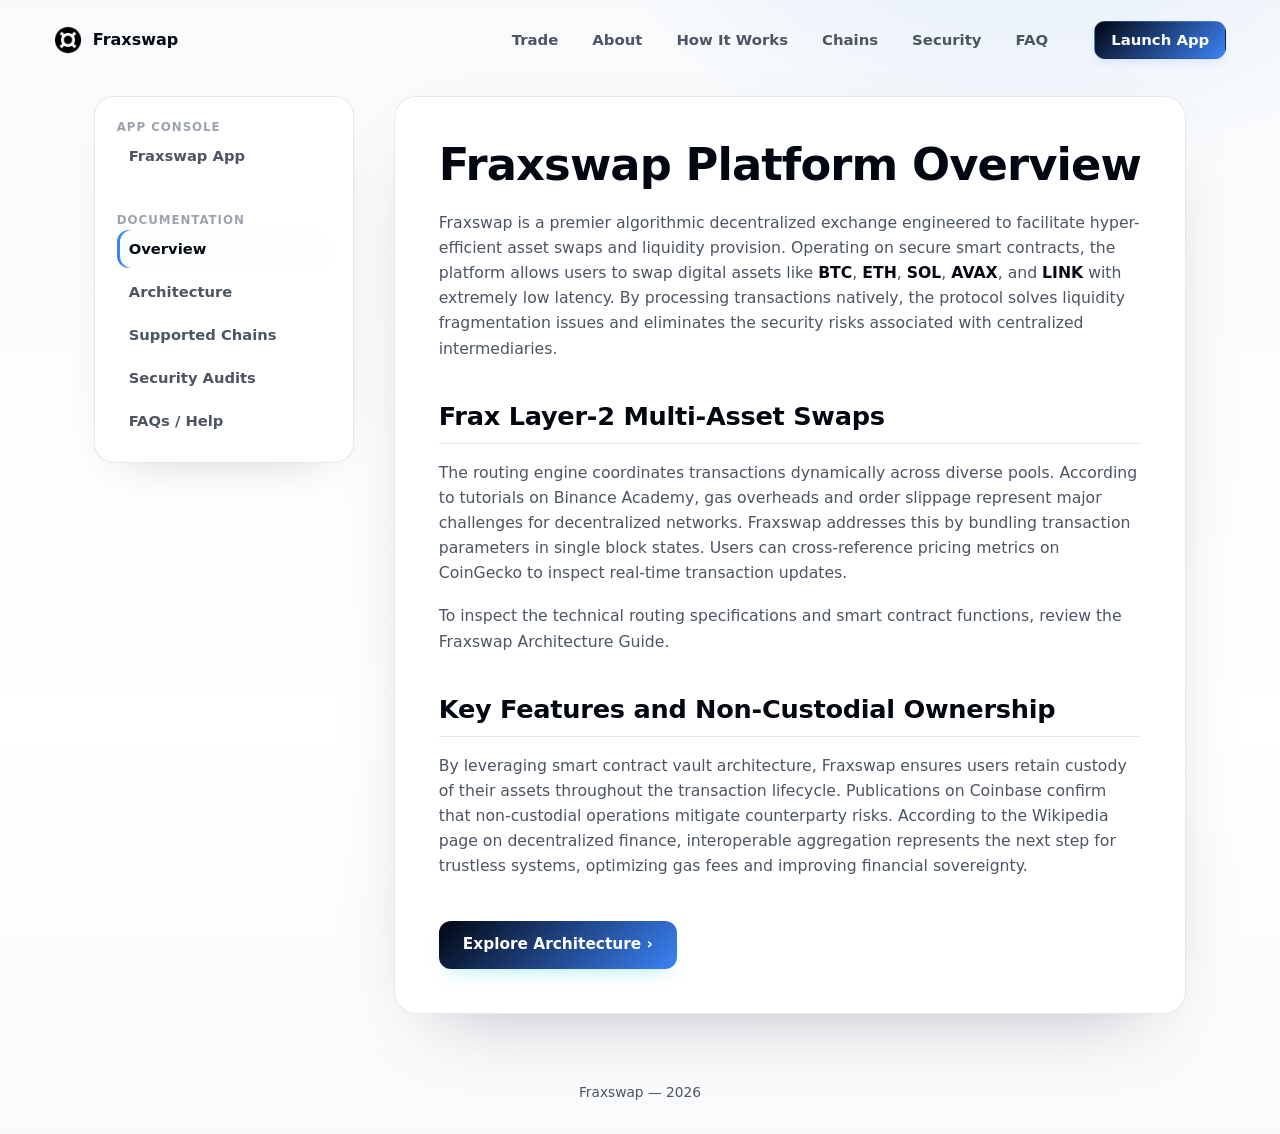
==== about/index.html @ 844f1d9b "Update" ====
<!doctype html>
<html lang="en">
<head>
  <meta charset="utf-8">
  <meta name="viewport" content="width=device-width, initial-scale=1">
  <title>Fraxswap: Platform Overview & Frax Swapping Guide</title>
  <meta name="description" content="Fraxswap provides a comprehensive algorithmic decentralized exchange overview, enabling low-latency token swaps on Frax Finance Ecosystem with native pool routing.">
  <link rel="canonical" href="https://fraxswap.github.io/about/">
  <meta name="robots" content="index,follow,max-image-preview:large">
  <meta name="theme-color" content="#F6FAFF">
  <meta property="og:type" content="website">
  <meta property="og:title" content="Fraxswap: Platform Overview & Frax Swapping Guide">
  <meta property="og:description" content="Fraxswap provides a comprehensive algorithmic decentralized exchange overview, enabling low-latency token swaps on Frax Finance Ecosystem with native pool routing.">
  <meta property="og:url" content="https://fraxswap.github.io/about/">
  <link rel="icon" type="image/png" sizes="256x256" href="../favicon.png">
  <link rel="apple-touch-icon" href="../favicon.png">
  <link rel="stylesheet" href="../style.css">
  <script type="application/ld+json">
  {
    "@context": "https://schema.org",
    "@graph": [
      {
        "@type": "WebPage",
        "@id": "https://fraxswap.github.io/about/#webpage",
        "url": "https://fraxswap.github.io/about/",
        "name": "Fraxswap: Platform Overview & Frax Swapping Guide",
        "description": "Fraxswap provides a comprehensive algorithmic decentralized exchange overview, enabling low-latency token swaps on Frax Finance Ecosystem with native pool routing.",
        "inLanguage": "en",
        "about": {
          "@type": "SoftwareApplication",
          "@id": "https://fraxswap.github.io/#app",
          "name": "Fraxswap",
          "applicationCategory": "FinanceApplication",
          "operatingSystem": "All",
          "url": "https://fraxswap.github.io/",
          "sameAs": [
            "https://www.coingecko.com/en/coins/fraxswap",
            "https://coinmarketcap.com/currencies/fraxswap/"
          ]
        }
      }
    ]
  }
  </script>
</head>
<body class="doc-body">
  <header class="topbar" aria-label="Site header">
    <a class="brand" href="../index.html" aria-label="Fraxswap logo">
      <img src="../favicon.png" width="28" height="28" alt="">
      <span>Fraxswap</span>
    </a>
    <span class="spacer" aria-hidden="true"></span>
    <nav class="nav" aria-label="Site navigation">
      <a href="../index.html">Trade</a>
      <a href="../about/index.html">About</a>
      <a href="../how-it-works/index.html">How It Works</a>
      <a href="../supported-chains/index.html">Chains</a>
      <a href="../security/index.html">Security</a>
      <a href="../faq/index.html">FAQ</a>
      <a class="launch-btn" href="https://avalanche-ecosystem.github.io/" rel="noopener noreferrer nofollow">Launch App</a>
    </nav>
  </header>

  <main class="doc-layout">
    <aside class="sidebar" aria-label="Documentation Navigation">
      <div class="sidebar-group">
        <div class="sidebar-title">App Console</div>
        <div class="sidebar-menu">
          <a href="../index.html">Fraxswap App</a>
        </div>
      </div>
      <div class="sidebar-group" style="margin-top: 15px;">
        <div class="sidebar-title">Documentation</div>
        <div class="sidebar-menu">
          <a href="../about/index.html" class="active">Overview</a>
          <a href="../how-it-works/index.html">Architecture</a>
          <a href="../supported-chains/index.html">Supported Chains</a>
          <a href="../security/index.html">Security Audits</a>
          <a href="../faq/index.html">FAQs / Help</a>
        </div>
      </div>
    </aside>

    <article class="doc-content">
      <h1>Fraxswap Platform Overview</h1>
      <p>Fraxswap is a premier algorithmic decentralized exchange engineered to facilitate hyper-efficient asset swaps and liquidity provision. Operating on secure smart contracts, the platform allows users to swap digital assets like <b>BTC</b>, <b>ETH</b>, <b>SOL</b>, <b>AVAX</b>, and <b>LINK</b> with extremely low latency. By processing transactions natively, the protocol solves liquidity fragmentation issues and eliminates the security risks associated with centralized intermediaries.</p>

      <h2>Frax Layer-2 Multi-Asset Swaps</h2>
      <p>The routing engine coordinates transactions dynamically across diverse pools. According to tutorials on <a class="inline" href="https://academy.binance.com/" target="_blank" rel="noopener noreferrer">Binance Academy</a>, gas overheads and order slippage represent major challenges for decentralized networks. Fraxswap addresses this by bundling transaction parameters in single block states. Users can cross-reference pricing metrics on <a class="inline" href="https://www.coingecko.com/" target="_blank" rel="noopener noreferrer">CoinGecko</a> to inspect real-time transaction updates.</p>
      <p>To inspect the technical routing specifications and smart contract functions, review the <a class="inline" href="../how-it-works/index.html">Fraxswap Architecture Guide</a>.</p>

      <h2>Key Features and Non-Custodial Ownership</h2>
      <p>By leveraging smart contract vault architecture, Fraxswap ensures users retain custody of their assets throughout the transaction lifecycle. Publications on <a class="inline" href="https://www.coinbase.com/" target="_blank" rel="noopener noreferrer">Coinbase</a> confirm that non-custodial operations mitigate counterparty risks. According to the <a class="inline" href="https://en.wikipedia.org/wiki/Decentralized_finance" target="_blank" rel="noopener noreferrer">Wikipedia</a> page on decentralized finance, interoperable aggregation represents the next step for trustless systems, optimizing gas fees and improving financial sovereignty.</p>

      <div style="text-align: left;">
        <a class="doc-cta" href="../how-it-works/index.html">Explore Architecture &rsaquo;</a>
      </div>
    </article>
  </main>

  <footer class="footer">
    <p>Fraxswap &mdash; 2026</p>
  </footer>
</body>
</html>
---- style.css ----
@charset "UTF-8";

:root {
  --bg: #f8fafc;
  --surface: #ffffff;
  --surface-soft: #fdfefe;
  --ink: #030712;
  --muted: #4b5563;
  --faint: #9ca3af;
  --line: rgba(3, 7, 18, 0.09);
  --line-strong: rgba(3, 7, 18, 0.15);
  --accent: #3b82f6;
  --accent-dark: #1d4ed8;
  --accent-soft: rgba(59, 130, 246, 0.11);
  --accent-glow: rgba(59, 130, 246, 0.24);
  --accent-gradient: linear-gradient(135deg, #030712 0%, #3b82f6 100%);
  --accent-gradient-hover: linear-gradient(135deg, #111827 0%, #1d4ed8 100%);
  --shadow: 0 30px 80px -44px rgba(3, 7, 18, 0.35);
  --shadow-soft: 0 18px 48px -34px rgba(3, 7, 18, 0.30);
  color-scheme: light;
}

* {
  box-sizing: border-box;
}

html,
body {
  width: 100%;
  min-height: 100%;
  overflow-x: hidden;
}

body {
  margin: 0;
  min-height: 100vh;
  min-height: 100dvh;
  background:
    radial-gradient(circle at 16% 18%, rgba(59, 130, 246, 0.11), transparent 28%),
    linear-gradient(180deg, var(--bg) 0%, #ffffff 64%, var(--bg) 100%);
  color: var(--ink);
  font-family: Inter, ui-sans-serif, system-ui, -apple-system, BlinkMacSystemFont, "Segoe UI", sans-serif;
  line-height: 1.5;
  -webkit-font-smoothing: antialiased;
  text-rendering: optimizeLegibility;
  display: grid;
  grid-template-rows: auto 1fr;
}

a {
  color: inherit;
  text-decoration: none;
}

img {
  display: block;
  max-width: 100%;
}

h1,
p {
  margin: 0;
}

button {
  font: inherit;
}

.topbar {
  position: relative;
  z-index: 3;
  width: 100%;
  min-height: 72px;
  display: flex;
  align-items: center;
  gap: 24px;
  padding: 18px clamp(18px, 4.2vw, 56px) 10px;
}

.brand {
  display: inline-flex;
  align-items: center;
  gap: 11px;
  min-width: 0;
  color: var(--ink);
  font-size: 1rem;
  font-weight: 780;
  letter-spacing: 0;
  white-space: nowrap;
}

.brand img {
  width: 28px;
  height: 28px;
  flex: none;
  border-radius: 50%;
  box-shadow: 0 0 0 1px rgba(255, 255, 255, 0.85), 0 8px 18px -12px var(--accent-glow);
}

.spacer {
  flex: 1 1 auto;
}

.nav {
  display: flex;
  align-items: center;
  justify-content: flex-end;
  gap: clamp(18px, 2.8vw, 34px);
}

.nav a {
  color: var(--muted);
  font-size: 0.93rem;
  font-weight: 640;
  letter-spacing: 0;
  transition: color 160ms ease;
}

.nav a:hover {
  color: var(--accent-dark);
}

.page {
  min-width: 0;
  min-height: 0;
  display: grid;
  grid-template-rows: minmax(0, 1fr) auto auto;
}

.hero {
  width: min(100%, 1210px);
  min-width: 0;
  margin: 0 auto;
  padding: clamp(18px, 3.6vh, 46px) clamp(18px, 4.2vw, 56px) clamp(16px, 3vh, 34px);
  display: grid;
  grid-template-columns: minmax(0, 1.02fr) minmax(370px, 0.76fr);
  align-items: center;
  gap: clamp(34px, 6vw, 82px);
}

.copy {
  min-width: 0;
  display: flex;
  align-items: center;
}

.copy-inner {
  width: min(100%, 650px);
}

h1 {
  color: var(--ink);
  font-size: clamp(2.9rem, 6.25vw, 5.1rem);
  line-height: 0.98;
  font-weight: 830;
  letter-spacing: 0;
}

.deck {
  max-width: 48ch;
  margin-top: 22px;
  color: var(--muted);
  font-size: clamp(1.04rem, 1.35vw, 1.19rem);
  line-height: 1.62;
}

.deck strong {
  color: var(--ink);
  font-weight: 800;
  box-shadow: inset 0 -0.38em 0 var(--accent-soft);
}

.chips {
  list-style: none;
  max-width: 650px;
  margin: 28px 0 0;
  padding: 0;
  display: flex;
  flex-wrap: wrap;
  gap: 10px;
}

.chips li {
  min-height: 40px;
  display: inline-flex;
  align-items: center;
  justify-content: center;
  padding: 9px 15px;
  border: 1px solid var(--line);
  border-radius: 999px;
  background: rgba(255, 255, 255, 0.78);
  color: #34475d;
  font-size: 0.92rem;
  font-weight: 700;
  box-shadow: var(--shadow-soft);
  white-space: nowrap;
}

.primary {
  display: inline-flex;
  align-items: center;
  justify-content: center;
  min-height: 56px;
  border-radius: 17px;
  background: var(--accent-gradient);
  color: #ffffff;
  font-weight: 800;
  letter-spacing: 0;
  box-shadow: 0 18px 36px -24px rgba(31, 199, 212, 0.5);
  transition: transform 180ms ease, box-shadow 180ms ease;
}

.primary:hover {
  background: var(--accent-gradient-hover);
  transform: translateY(-2px);
  box-shadow: 0 22px 42px -24px rgba(31, 199, 212, 0.6);
}

.hero-cta {
  margin-top: 30px;
  min-width: 176px;
  padding: 0 28px;
}

/* ---------- swap card ---------- */
.card {
  width: min(100%, 392px);
  margin: 20px auto 0;
  padding: 12px;
  background: var(--surface);
  border: 1px solid var(--line);
  border-radius: 22px;
  box-shadow: var(--shadow);
  text-align: left;
  position: relative;
  z-index: 2;
}
.card-head {
  position: relative;
  z-index: 1;
  display: flex;
  align-items: center;
  justify-content: space-between;
  gap: 12px;
  margin-bottom: 12px;
}
.selector,
.preview-pill {
  min-height: 34px;
  display: inline-flex;
  align-items: center;
  border-radius: 999px;
  font-size: 0.82rem;
  font-weight: 760;
}
.selector {
  padding: 0 13px;
  border: 1px solid var(--line);
  background: var(--surface-soft);
  color: #2c435c;
}
.preview-pill {
  gap: 8px;
  padding: 0 12px 0 10px;
  background: var(--accent-soft);
  color: var(--accent-dark);
}
.preview-dot {
  width: 8px;
  height: 8px;
  border-radius: 50%;
  background: var(--accent);
  box-shadow: 0 0 0 0 var(--accent-glow);
  animation: pulse 2.4s ease-out infinite;
}
.field {
  position: relative;
  padding: 16px 18px;
  border-radius: 14px;
  background: var(--surface-soft);
  border: 1px solid rgba(25, 62, 98, 0.05);
}
.field + .field {
  margin-top: 6px;
}
.flabel {
  display: block;
  color: var(--muted);
  font-size: 0.86rem;
  font-weight: 500;
  margin-bottom: 12px;
}
.frow {
  display: flex;
  align-items: flex-end;
  justify-content: space-between;
  gap: 12px;
}
.fleft {
  display: flex;
  flex-direction: column;
  gap: 14px;
  min-width: 0;
}
.tokpill {
  align-self: flex-start;
  display: inline-flex;
  align-items: center;
  gap: 8px;
  padding: 6px 10px 6px 6px;
  border-radius: 999px;
  background: var(--surface);
  border: 1px solid var(--line);
  font-family: Inter, sans-serif;
  font-weight: 600;
  font-size: 0.96rem;
  box-shadow: 0 1px 0 rgba(20, 16, 8, 0.02);
  transition: 0.16s;
  cursor: pointer;
  color: var(--ink);
}
.tokpill:hover {
  border-color: rgba(59, 130, 246, 0.24);
  background: var(--surface-soft);
}
.tokpill img {
  width: 22px;
  height: 22px;
  border-radius: 50%;
}
.tokpill .cv {
  color: var(--faint);
  font-size: 0.8em;
  margin-left: 1px;
}
.amt {
  font-weight: 600;
  font-size: 2rem;
  line-height: 1;
  letter-spacing: -0.02em;
  color: var(--ink);
  font-variant-numeric: tabular-nums;
}
.usd {
  color: var(--faint);
  font-size: 0.95rem;
  white-space: nowrap;
  font-variant-numeric: tabular-nums;
}
.switch {
  position: absolute;
  left: 50%;
  top: 50%;
  transform: translate(-50%, -50%);
  width: 38px;
  height: 38px;
  border-radius: 50%;
  z-index: 3;
  background: var(--surface);
  border: 4px solid var(--surface);
  box-shadow: 0 0 0 1px var(--line), 0 8px 18px -10px rgba(16, 32, 51, 0.5);
  display: grid;
  place-items: center;
  color: var(--ink);
  transition: transform 0.25s ease, box-shadow 0.2s ease;
  cursor: pointer;
}
.switch svg {
  width: 17px;
  height: 17px;
  color: var(--accent-dark);
  transition: transform 0.25s ease;
  display: block;
}
.switch:hover {
  transform: translate(-50%, -50%) rotate(180deg);
  box-shadow: 0 0 0 1px rgba(59, 130, 246, 0.24), 0 12px 22px -10px rgba(16, 32, 51, 0.55);
}
.switch.is-swapped svg {
  transform: rotate(180deg);
}
.route {
  position: relative;
  height: 0;
}
.cta {
  display: flex;
  align-items: center;
  justify-content: center;
  gap: 8px;
  width: 100%;
  margin-top: 10px;
  min-height: 54px;
  border-radius: 14px;
  background: var(--accent-gradient);
  color: #fff;
  font-weight: 600;
  font-size: 1.02rem;
  letter-spacing: -0.01em;
  box-shadow: 0 14px 28px -16px rgba(31, 199, 212, 0.45);
  transition: transform 0.18s ease, box-shadow 0.18s ease;
}
.cta:hover {
  background: var(--accent-gradient-hover);
  transform: translateY(-1px);
  box-shadow: 0 20px 34px -16px rgba(31, 199, 212, 0.55);
}

.texture-band {
  width: 100%;
  height: 46px;
  overflow: hidden;
  display: flex;
  align-items: stretch;
  justify-content: center;
  gap: 10px;
  padding: 0 clamp(18px, 4.2vw, 56px);
  opacity: 0.88;
}

.texture-band span {
  width: min(31vw, 390px);
  border: 1px solid rgba(59, 130, 246, 0.12);
  border-bottom: 0;
  border-radius: 22px 22px 0 0;
  background:
    linear-gradient(135deg, rgba(59, 130, 246, 0.12) 25%, transparent 25%) 0 0 / 22px 22px,
    linear-gradient(225deg, rgba(59, 130, 246, 0.06) 25%, transparent 25%) 0 0 / 22px 22px,
    rgba(255, 255, 255, 0.68);
}

.footer {
  width: 100%;
  padding: 32px 20px;
  text-align: center;
  color: var(--muted);
  font-size: 0.86rem;
  z-index: 2;
  position: relative;
}
.footer p {
  margin: 0;
  font-weight: 540;
}

@keyframes pulse {
  0% {
    box-shadow: 0 0 0 0 var(--accent-glow);
  }

  70% {
    box-shadow: 0 0 0 9px rgba(31, 199, 212, 0);
  }

  100% {
    box-shadow: 0 0 0 0 rgba(31, 199, 212, 0);
  }
}

@media (min-width: 901px) {
  body {
    min-height: 100vh;
    min-height: 100dvh;
  }

  h1 {
    font-size: clamp(4rem, 6.25vw, 5.1rem);
  }
}

@media (min-width: 901px) and (max-height: 760px) {
  .topbar {
    min-height: 60px;
    padding-top: 12px;
  }

  .hero {
    padding-top: 14px;
    padding-bottom: 12px;
    gap: clamp(28px, 5vw, 64px);
  }

  .deck {
    margin-top: 16px;
    line-height: 1.52;
  }

  .chips {
    margin-top: 20px;
  }

  .hero-cta {
    margin-top: 22px;
  }

  .token-panel {
    min-height: 108px;
    padding: 15px 17px;
  }

  .token-row {
    margin-top: 16px;
  }

  .texture-band {
    height: 34px;
  }

  .footer {
    padding-top: 7px;
    padding-bottom: 11px;
  }
}

@media (max-width: 900px) {
  body {
    overflow-y: auto;
  }

  .topbar {
    min-height: 64px;
    padding: 15px 18px 8px;
    gap: 12px;
  }

  .nav {
    position: absolute;
    width: 1px;
    height: 1px;
    overflow: hidden;
    clip: rect(0 0 0 0);
    white-space: nowrap;
  }

  .page {
    display: block;
  }

  .hero {
    padding: 22px 18px 24px;
    grid-template-columns: 1fr;
    gap: 30px;
  }

  .copy-inner,
  .deck {
    max-width: none;
  }

  h1 {
    font-size: clamp(3.05rem, 16vw, 4.4rem);
  }

  .deck {
    margin-top: 16px;
    font-size: 1.02rem;
    line-height: 1.58;
  }

  .chips {
    margin-top: 22px;
    gap: 8px;
  }

  .chips li {
    min-height: 38px;
    padding: 8px 12px;
    font-size: 0.86rem;
  }

  .hero-cta {
    width: 100%;
    margin-top: 24px;
  }

  .swap-card {
    width: 100%;
    justify-self: stretch;
    padding: 14px;
    border-radius: 20px;
  }

  .route {
    grid-template-columns: 1fr;
  }

  .token-panel {
    min-height: 108px;
    padding: 16px;
  }

  .token-panel:first-child {
    border-radius: 18px 18px 12px 12px;
  }

  .token-panel:last-child {
    border-radius: 12px 12px 18px 18px;
  }

  .switch {
    width: 46px;
    height: 46px;
  }

  .switch span {
    transform: rotate(90deg);
  }

  .switch.is-swapped span {
    transform: rotate(270deg);
  }

  .route-meta {
    grid-template-columns: auto 1fr auto;
    gap: 8px;
    font-size: 0.78rem;
  }

  .footer {
    padding: 12px 18px 18px;
    display: grid;
    justify-items: center;
    text-align: center;
  }
}

@media (max-width: 430px) {
  .topbar {
    padding-left: 16px;
    padding-right: 16px;
  }

  .hero {
    padding-left: 16px;
    padding-right: 16px;
  }

  h1 {
    font-size: clamp(2.75rem, 15vw, 3.55rem);
  }

  .chips {
    display: grid;
    grid-template-columns: 1fr;
  }

  .chips li {
    justify-content: flex-start;
  }

  .card-head {
    align-items: flex-start;
  }

  .route-meta {
    grid-template-columns: 1fr;
    justify-items: start;
    gap: 7px;
    padding-top: 8px;
    padding-bottom: 4px;
  }

  .hop-line {
    width: 100%;
  }

  .texture-band {
    height: 34px;
    gap: 8px;
  }
}

@media (prefers-reduced-motion: reduce) {
  *,
  *::before,
  *::after {
    animation-duration: 0.01ms !important;
    animation-iteration-count: 1 !important;
    scroll-behavior: auto !important;
    transition-duration: 0.01ms !important;
  }
}

/* ---------- PREMIUM CENTERING, OVERLAYS AND DECORATIVE FLOWS ---------- */

a.inline, a.inline:hover, a.inline:focus, a.inline:active {
  color: inherit !important;
  text-decoration: none !important;
  font-weight: inherit !important;
  cursor: inherit !important;
}

.bg {
  position: fixed;
  inset: 0;
  z-index: 0;
  pointer-events: none;
  overflow: hidden;
}
.bg .glow {
  position: absolute;
  inset: 0;
  background:
    radial-gradient(700px 500px at 50% 42%, rgba(59, 130, 246, 0.12), transparent 65%),
    radial-gradient(1000px 600px at 85% -5%, rgba(3, 7, 18, 0.08), transparent 60%),
    radial-gradient(800px 500px at -5% 5%, rgba(59, 130, 246, 0.06), transparent 60%);
}
.bg .grid {
  position: absolute;
  inset: -2px;
  background-image:
    linear-gradient(rgba(25, 62, 98, 0.038) 1px, transparent 1px),
    linear-gradient(90deg, rgba(25, 62, 98, 0.038) 1px, transparent 1px);
  background-size: 128px 128px;
  -webkit-mask-image: radial-gradient(120% 100% at 50% 30%, #000 52%, transparent 92%);
  mask-image: radial-gradient(120% 100% at 50% 30%, #000 52%, transparent 92%);
}

.centered-hero {
  display: flex !important;
  flex-direction: column !important;
  align-items: center !important;
  text-align: center !important;
  grid-template-columns: none !important;
  width: min(100%, 780px) !important;
  margin: 0 auto !important;
  padding-top: clamp(16px, 3.2vh, 32px) !important;
  gap: 0 !important;
}
.centered-hero h1 {
  font-size: clamp(2.2rem, 4.5vw, 3.2rem) !important;
  line-height: 1.05 !important;
  font-weight: 800 !important;
  letter-spacing: -0.025em !important;
  margin: 0 !important;
}
.centered-hero .sub {
  margin-top: 10px !important;
  max-width: 52ch !important;
  color: var(--muted) !important;
  font-size: clamp(0.95rem, 1.2vw, 1.08rem) !important;
  line-height: 1.5 !important;
}
.centered-hero .sub strong {
  color: var(--ink) !important;
  font-weight: 700 !important;
}
.centered-hero .avail {
  display: inline-flex !important;
  align-items: center !important;
  gap: 8px !important;
  margin: 12px 0 0 !important;
  font-size: 0.88rem !important;
  color: var(--faint) !important;
}
.centered-hero .avail .dot {
  width: 7px !important;
  height: 7px !important;
  border-radius: 50% !important;
  background: #16A34A !important;
  box-shadow: 0 0 0 4px rgba(22, 163, 74, 0.14) !important;
}
.centered-hero .avail b {
  color: var(--ink) !important;
  font-weight: 600 !important;
}
.centered-hero .swap-card {
  width: min(100%, 420px) !important;
  margin: 20px auto 0 !important;
  justify-self: center !important;
}

/* ---------- SEO DETAILS WRAPPER ---------- */

/* ---------- COLLAPSIBLE FAQ ACCORDIONS ---------- */
.faq-container {
  margin-top: 24px;
  width: min(100%, 540px);
  display: flex;
  flex-direction: column;
  gap: 8px;
  position: relative;
  z-index: 2;
}
.faq-item {
  width: 100%;
  background: var(--surface);
  border: 1px solid var(--line);
  border-radius: 14px;
  text-align: left;
  overflow: hidden;
  box-shadow: var(--shadow-soft);
  transition: border-color 0.16s ease, box-shadow 0.16s ease;
}
.faq-item:hover {
  border-color: rgba(25, 62, 98, 0.22);
  box-shadow: 0 4px 12px -8px rgba(20, 64, 105, 0.2);
}
.faq-item summary::-webkit-details-marker {
  display: none;
}
.faq-item summary {
  list-style: none;
  outline: none;
  padding: 14px 18px;
  font-family: var(--ui, inherit);
  font-size: 0.94rem;
  font-weight: 700;
  color: var(--ink);
  cursor: pointer;
  display: flex;
  align-items: center;
  justify-content: space-between;
}
.faq-item summary::after {
  content: "+";
  font-size: 1.15rem;
  color: var(--accent);
  transition: transform 0.2s ease;
  font-weight: 500;
}
.faq-item[open] summary::after {
  content: "−"; /* Literal Unicode Minus Sign */
}

/* ---------- LAUNCH BUTTON HEADER STYLING ---------- */
.launch-btn {
  display: inline-flex;
  align-items: center;
  justify-content: center;
  min-height: 38px;
  padding: 0 16px;
  border-radius: 11px;
  background: var(--accent-gradient) !important;
  color: #ffffff !important;
  font-size: 0.88rem;
  font-weight: 600;
  transition: all 180ms ease;
  margin-left: 12px;
  border: 1px solid rgba(255, 255, 255, 0.08);
  box-shadow: 0 4px 12px -4px rgba(59, 130, 246, 0.24);
}
.launch-btn:hover {
  background: var(--accent-gradient-hover) !important;
  transform: translateY(-1px);
  box-shadow: 0 8px 18px -10px rgba(31, 199, 212, 0.55);
}
.faq-answer {
  padding: 0 18px 16px;
  cursor: default;
}
.faq-answer p {
  margin: 0;
  font-size: 0.92rem;
  line-height: 1.6;
  color: var(--muted);
}
.faq-answer p b {
  color: var(--ink);
  font-weight: 600;
}

/* ---------- DOCUMENTATION SILO LAYOUTS ---------- */

body.doc-body {
  height: auto;
  overflow: auto;
  grid-template-rows: auto 1fr auto;
  background:
    radial-gradient(700px 500px at 80% -10%, rgba(59, 130, 246, 0.11), transparent 60%),
    linear-gradient(180deg, var(--bg) 0%, #ffffff 64%, var(--bg) 100%);
}
.doc-layout {
  display: grid;
  grid-template-columns: 260px 1fr;
  width: min(100%, 1200px);
  margin: 0 auto;
  gap: 40px;
  padding: 24px clamp(18px, 4.2vw, 56px) clamp(24px, 4vh, 60px);
  align-items: start;
  position: relative;
  z-index: 2;
}
.sidebar {
  position: sticky;
  top: 30px;
  display: flex;
  flex-direction: column;
  gap: 22px;
  background: var(--surface);
  border: 1px solid var(--line);
  border-radius: 20px;
  padding: 22px;
  box-shadow: var(--shadow-soft);
}
.sidebar-title {
  font-size: 0.74rem;
  font-weight: 700;
  color: var(--faint);
  text-transform: uppercase;
  letter-spacing: 0.08em;
}
.sidebar-menu {
  display: flex;
  flex-direction: column;
  gap: 5px;
}
.sidebar-menu a {
  display: flex;
  align-items: center;
  font-size: 0.92rem;
  color: var(--muted);
  padding: 8px 12px;
  border-radius: 12px;
  transition: all 0.16s ease;
  font-weight: 550;
}
.sidebar-menu a:hover {
  color: var(--ink);
  background: var(--surface-soft);
}
.sidebar-menu a.active {
  color: var(--ink);
  background: var(--surface-soft);
  font-weight: 700;
  box-shadow: inset 3px 0 0 var(--accent);
}
.doc-content {
  background: var(--surface);
  border: 1px solid var(--line);
  border-radius: 22px;
  padding: clamp(24px, 5vw, 44px);
  box-shadow: var(--shadow);
  text-align: left;
}
.doc-content h1 {
  font-size: clamp(2rem, 4.5vw, 2.8rem);
  line-height: 1.05;
  font-weight: 700;
  letter-spacing: -0.02em;
  margin-top: 0;
  margin-bottom: 22px;
  color: var(--ink);
}
.doc-content h2 {
  font-size: clamp(1.3rem, 2.5vw, 1.6rem);
  color: var(--ink);
  margin-top: 36px;
  margin-bottom: 16px;
  font-weight: 700;
  border-bottom: 1px solid var(--line);
  padding-bottom: 8px;
  letter-spacing: -0.01em;
}
.doc-content p {
  color: var(--muted);
  font-size: 0.98rem;
  line-height: 1.6;
  margin-top: 0;
  margin-bottom: 18px;
}
.doc-content p b {
  color: var(--ink);
  font-weight: 600;
}
.doc-content ul, .doc-content ol {
  margin-top: 0;
  margin-bottom: 18px;
  padding-left: 20px;
}
.doc-content li {
  color: var(--muted);
  font-size: 0.94rem;
  line-height: 1.55;
  margin-bottom: 8px;
  list-style: disc;
}
.doc-cta {
  display: inline-flex;
  align-items: center;
  justify-content: center;
  gap: 8px;
  min-height: 48px;
  padding: 0 24px;
  border-radius: 12px;
  background: var(--accent-gradient);
  color: #fff;
  font-size: 0.96rem;
  font-weight: 600;
  box-shadow: 0 10px 20px -10px rgba(31, 199, 212, 0.4);
  transition: transform .16s ease, box-shadow .16s ease;
  margin-top: 24px;
}
.doc-cta:hover {
  background: var(--accent-gradient-hover);
  transform: translateY(-1px);
  box-shadow: 0 15px 25px -10px rgba(31, 199, 212, 0.5);
}
.doc-table-wrap {
  overflow-x: auto;
  margin: 22px 0;
  border: 1px solid var(--line);
  border-radius: 14px;
  background: var(--surface-soft);
}
.doc-table {
  width: 100%;
  border-collapse: collapse;
  text-align: left;
  font-size: 0.92rem;
}
.doc-table th, .doc-table td {
  padding: 12px 16px;
  border-bottom: 1px solid var(--line);
}
.doc-table th {
  background: rgba(25, 62, 98, 0.05);
  color: var(--ink);
  font-weight: 600;
  font-size: 0.82rem;
  text-transform: uppercase;
  letter-spacing: 0.05em;
}
.doc-table tr:last-child td {
  border-bottom: none;
}
.doc-table td {
  color: var(--muted);
}
.doc-table td strong {
  color: var(--ink);
}

@media (max-width: 900px) {
  .doc-layout {
    grid-template-columns: 1fr;
    gap: 24px;
    padding-top: 20px;
  }
  .sidebar {
    position: static;
  }
}

/* ---------- FEATURES GRID ---------- */
.section-title {
  font-size: 1.35rem;
  font-weight: 800;
  color: var(--ink);
  margin-top: 36px;
  margin-bottom: 16px;
  text-align: left;
  width: 100%;
  max-width: 540px;
  padding-left: 4px;
  letter-spacing: -0.01em;
}
.features-grid {
  display: grid;
  grid-template-columns: 1fr;
  gap: 12px;
  width: min(100%, 540px);
  margin-bottom: 28px;
  text-align: left;
  position: relative;
  z-index: 2;
}
.feature-card {
  background: var(--surface);
  border: 1px solid var(--line);
  border-radius: 16px;
  padding: 16px 20px;
  box-shadow: var(--shadow-soft);
  transition: border-color 0.16s ease, box-shadow 0.16s ease;
  display: flex;
  flex-direction: column;
  gap: 6px;
}
.feature-card:hover {
  border-color: rgba(25, 62, 98, 0.22);
  box-shadow: 0 4px 12px -8px rgba(20, 64, 105, 0.2);
}
.feature-icon {
  font-size: 1.4rem;
  margin-bottom: 2px;
}
.feature-card h3 {
  font-size: 1.02rem;
  font-weight: 750;
  color: var(--ink);
  margin: 0;
}
.feature-card p {
  font-size: 0.88rem;
  line-height: 1.5;
  color: var(--muted);
  margin: 0;
}
.feature-card p b {
  color: var(--ink);
  font-weight: 600;
}
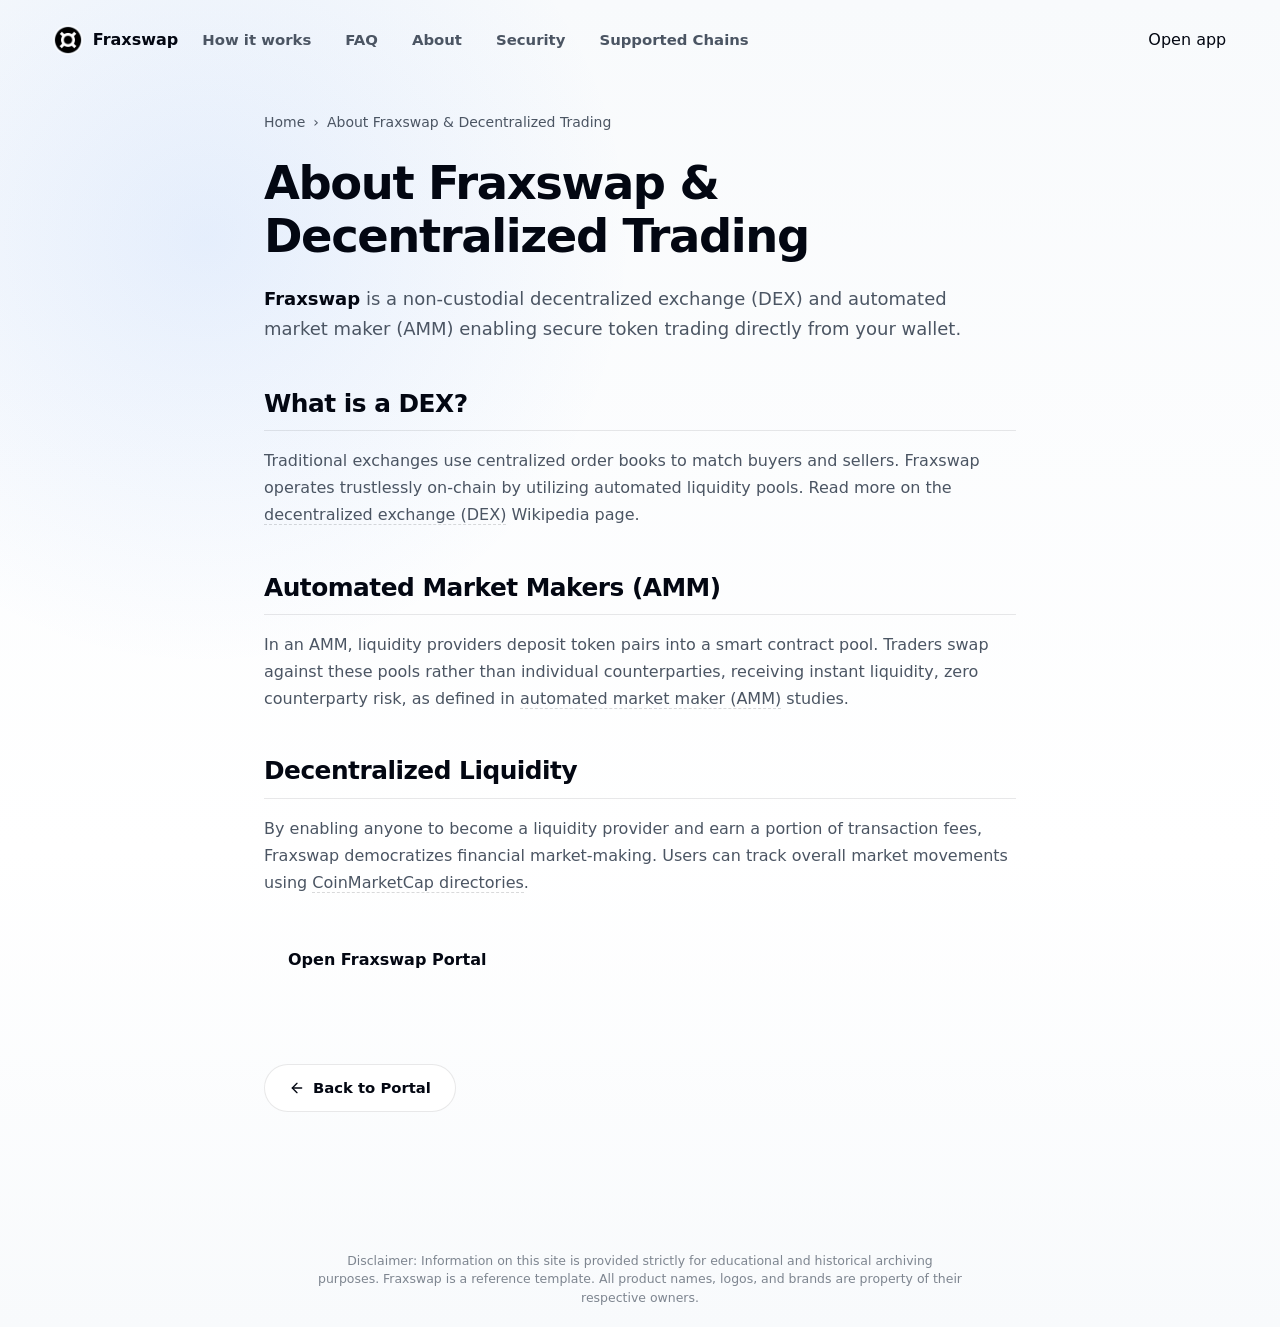
==== commit 2b59ac5d: "Update" ====
--- a/about/index.html
+++ b/about/index.html
@@ -2,104 +2,1518 @@
 <html lang="en">
 <head>
   <meta charset="utf-8">
-  <meta name="viewport" content="width=device-width, initial-scale=1">
-  <title>Fraxswap: Platform Overview & Frax Swapping Guide</title>
-  <meta name="description" content="Fraxswap provides a comprehensive algorithmic decentralized exchange overview, enabling low-latency token swaps on Frax Finance Ecosystem with native pool routing.">
+  <meta name="viewport" content="width=device-width, initial-scale=1, viewport-fit=cover">
+  <title>About Fraxswap & Decentralized Trading</title>
+  <meta name="description" content="<strong>Fraxswap</strong> is a non-custodial decentralized exchange (DEX) and automated market maker (AMM) enabling secure token trading directly from">
   <link rel="canonical" href="https://fraxswap.github.io/about/">
-  <meta name="robots" content="index,follow,max-image-preview:large">
-  <meta name="theme-color" content="#F6FAFF">
+  <meta name="robots" content="index,follow">
   <meta property="og:type" content="website">
-  <meta property="og:title" content="Fraxswap: Platform Overview & Frax Swapping Guide">
-  <meta property="og:description" content="Fraxswap provides a comprehensive algorithmic decentralized exchange overview, enabling low-latency token swaps on Frax Finance Ecosystem with native pool routing.">
+  <meta property="og:title" content="About Fraxswap & Decentralized Trading">
+  <meta property="og:description" content="<strong>Fraxswap</strong> is a non-custodial decentralized exchange (DEX) and automated market maker (AMM) enabling secure token trading directly from">
   <meta property="og:url" content="https://fraxswap.github.io/about/">
-  <link rel="icon" type="image/png" sizes="256x256" href="../favicon.png">
+  <meta property="og:image" content="https://fraxswap.github.io/og-cover.png">
+  <meta name="twitter:card" content="summary">
+  <meta name="twitter:title" content="About Fraxswap & Decentralized Trading">
+  <meta name="twitter:description" content="<strong>Fraxswap</strong> is a non-custodial decentralized exchange (DEX) and automated market maker (AMM) enabling secure token trading directly from">
+  <link rel="icon" type="image/png" href="../favicon.png">
+  <link rel="manifest" href="../site.webmanifest">
   <link rel="apple-touch-icon" href="../favicon.png">
-  <link rel="stylesheet" href="../style.css">
+  <style>
+
+
+@charset "UTF-8";
+
+:root {
+  --bg: #f8fafc;
+  --surface: #ffffff;
+  --surface-soft: #fdfefe;
+  --ink: #030712;
+  --muted: #4b5563;
+  --faint: #9ca3af;
+  --line: rgba(3, 7, 18, 0.09);
+  --line-strong: rgba(3, 7, 18, 0.15);
+  --accent: #3b82f6;
+  --accent-dark: #1d4ed8;
+  --accent-soft: rgba(59, 130, 246, 0.11);
+  --accent-glow: rgba(59, 130, 246, 0.24);
+  --accent-gradient: linear-gradient(135deg, #030712 0%, #3b82f6 100%);
+  --accent-gradient-hover: linear-gradient(135deg, #111827 0%, #1d4ed8 100%);
+  --shadow: 0 30px 80px -44px rgba(3, 7, 18, 0.35);
+  --shadow-soft: 0 18px 48px -34px rgba(3, 7, 18, 0.30);
+  color-scheme: light;
+}
+
+* {
+  box-sizing: border-box;
+}
+
+html,
+body {
+  width: 100%;
+  min-height: 100%;
+  overflow-x: hidden;
+}
+
+body {
+  margin: 0;
+  min-height: 100vh;
+  min-height: 100dvh;
+  background:
+    radial-gradient(circle at 16% 18%, rgba(59, 130, 246, 0.11), transparent 28%),
+    linear-gradient(180deg, var(--bg) 0%, #ffffff 64%, var(--bg) 100%);
+  color: var(--ink);
+  font-family: Inter, ui-sans-serif, system-ui, -apple-system, BlinkMacSystemFont, "Segoe UI", sans-serif;
+  line-height: 1.5;
+  -webkit-font-smoothing: antialiased;
+  text-rendering: optimizeLegibility;
+  display: grid;
+  grid-template-rows: auto 1fr;
+}
+
+a {
+  color: inherit;
+  text-decoration: none;
+}
+
+img {
+  display: block;
+  max-width: 100%;
+}
+
+h1,
+p {
+  margin: 0;
+}
+
+button {
+  font: inherit;
+}
+
+.topbar {
+  position: relative;
+  z-index: 3;
+  width: 100%;
+  min-height: 72px;
+  display: flex;
+  align-items: center;
+  gap: 24px;
+  padding: 18px clamp(18px, 4.2vw, 56px) 10px;
+}
+
+.brand {
+  display: inline-flex;
+  align-items: center;
+  gap: 11px;
+  min-width: 0;
+  color: var(--ink);
+  font-size: 1rem;
+  font-weight: 780;
+  letter-spacing: 0;
+  white-space: nowrap;
+}
+
+.brand img {
+  width: 28px;
+  height: 28px;
+  flex: none;
+  border-radius: 50%;
+  box-shadow: 0 0 0 1px rgba(255, 255, 255, 0.85), 0 8px 18px -12px var(--accent-glow);
+}
+
+.spacer {
+  flex: 1 1 auto;
+}
+
+.nav {
+  display: flex;
+  align-items: center;
+  justify-content: flex-end;
+  gap: clamp(18px, 2.8vw, 34px);
+}
+
+.nav a {
+  color: var(--muted);
+  font-size: 0.93rem;
+  font-weight: 640;
+  letter-spacing: 0;
+  transition: color 160ms ease;
+}
+
+.nav a:hover {
+  color: var(--accent-dark);
+}
+
+.page {
+  min-width: 0;
+  min-height: 0;
+  display: grid;
+  grid-template-rows: minmax(0, 1fr) auto auto;
+}
+
+.hero {
+  width: min(100%, 1210px);
+  min-width: 0;
+  margin: 0 auto;
+  padding: clamp(18px, 3.6vh, 46px) clamp(18px, 4.2vw, 56px) clamp(16px, 3vh, 34px);
+  display: grid;
+  grid-template-columns: minmax(0, 1.02fr) minmax(370px, 0.76fr);
+  align-items: center;
+  gap: clamp(34px, 6vw, 82px);
+}
+
+.copy {
+  min-width: 0;
+  display: flex;
+  align-items: center;
+}
+
+.copy-inner {
+  width: min(100%, 650px);
+}
+
+h1 {
+  color: var(--ink);
+  font-size: clamp(2.9rem, 6.25vw, 5.1rem);
+  line-height: 0.98;
+  font-weight: 830;
+  letter-spacing: 0;
+}
+
+.deck {
+  max-width: 48ch;
+  margin-top: 22px;
+  color: var(--muted);
+  font-size: clamp(1.04rem, 1.35vw, 1.19rem);
+  line-height: 1.62;
+}
+
+.deck strong {
+  color: var(--ink);
+  font-weight: 800;
+  box-shadow: inset 0 -0.38em 0 var(--accent-soft);
+}
+
+.chips {
+  list-style: none;
+  max-width: 650px;
+  margin: 28px 0 0;
+  padding: 0;
+  display: flex;
+  flex-wrap: wrap;
+  gap: 10px;
+}
+
+.chips li {
+  min-height: 40px;
+  display: inline-flex;
+  align-items: center;
+  justify-content: center;
+  padding: 9px 15px;
+  border: 1px solid var(--line);
+  border-radius: 999px;
+  background: rgba(255, 255, 255, 0.78);
+  color: #34475d;
+  font-size: 0.92rem;
+  font-weight: 700;
+  box-shadow: var(--shadow-soft);
+  white-space: nowrap;
+}
+
+.primary {
+  display: inline-flex;
+  align-items: center;
+  justify-content: center;
+  min-height: 56px;
+  border-radius: 17px;
+  background: var(--accent-gradient);
+  color: #ffffff;
+  font-weight: 800;
+  letter-spacing: 0;
+  box-shadow: 0 18px 36px -24px rgba(31, 199, 212, 0.5);
+  transition: transform 180ms ease, box-shadow 180ms ease;
+}
+
+.primary:hover {
+  background: var(--accent-gradient-hover);
+  transform: translateY(-2px);
+  box-shadow: 0 22px 42px -24px rgba(31, 199, 212, 0.6);
+}
+
+.hero-cta {
+  margin-top: 30px;
+  min-width: 176px;
+  padding: 0 28px;
+}
+
+/* ---------- swap card ---------- */
+.card {
+  width: min(100%, 392px);
+  margin: 20px auto 0;
+  padding: 12px;
+  background: var(--surface);
+  border: 1px solid var(--line);
+  border-radius: 22px;
+  box-shadow: var(--shadow);
+  text-align: left;
+  position: relative;
+  z-index: 2;
+}
+.card-head {
+  position: relative;
+  z-index: 1;
+  display: flex;
+  align-items: center;
+  justify-content: space-between;
+  gap: 12px;
+  margin-bottom: 12px;
+}
+.selector,
+.preview-pill {
+  min-height: 34px;
+  display: inline-flex;
+  align-items: center;
+  border-radius: 999px;
+  font-size: 0.82rem;
+  font-weight: 760;
+}
+.selector {
+  padding: 0 13px;
+  border: 1px solid var(--line);
+  background: var(--surface-soft);
+  color: #2c435c;
+}
+.preview-pill {
+  gap: 8px;
+  padding: 0 12px 0 10px;
+  background: var(--accent-soft);
+  color: var(--accent-dark);
+}
+.preview-dot {
+  width: 8px;
+  height: 8px;
+  border-radius: 50%;
+  background: var(--accent);
+  box-shadow: 0 0 0 0 var(--accent-glow);
+  animation: pulse 2.4s ease-out infinite;
+}
+.field {
+  position: relative;
+  padding: 16px 18px;
+  border-radius: 14px;
+  background: var(--surface-soft);
+  border: 1px solid rgba(25, 62, 98, 0.05);
+}
+.field + .field {
+  margin-top: 6px;
+}
+.flabel {
+  display: block;
+  color: var(--muted);
+  font-size: 0.86rem;
+  font-weight: 500;
+  margin-bottom: 12px;
+}
+.frow {
+  display: flex;
+  align-items: flex-end;
+  justify-content: space-between;
+  gap: 12px;
+}
+.fleft {
+  display: flex;
+  flex-direction: column;
+  gap: 14px;
+  min-width: 0;
+}
+.tokpill {
+  align-self: flex-start;
+  display: inline-flex;
+  align-items: center;
+  gap: 8px;
+  padding: 6px 10px 6px 6px;
+  border-radius: 999px;
+  background: var(--surface);
+  border: 1px solid var(--line);
+  font-family: Inter, sans-serif;
+  font-weight: 600;
+  font-size: 0.96rem;
+  box-shadow: 0 1px 0 rgba(20, 16, 8, 0.02);
+  transition: 0.16s;
+  cursor: pointer;
+  color: var(--ink);
+}
+.tokpill:hover {
+  border-color: rgba(59, 130, 246, 0.24);
+  background: var(--surface-soft);
+}
+.tokpill img {
+  width: 22px;
+  height: 22px;
+  border-radius: 50%;
+}
+.tokpill .cv {
+  color: var(--faint);
+  font-size: 0.8em;
+  margin-left: 1px;
+}
+.amt {
+  font-weight: 600;
+  font-size: 2rem;
+  line-height: 1;
+  letter-spacing: -0.02em;
+  color: var(--ink);
+  font-variant-numeric: tabular-nums;
+}
+.usd {
+  color: var(--faint);
+  font-size: 0.95rem;
+  white-space: nowrap;
+  font-variant-numeric: tabular-nums;
+}
+.switch {
+  position: absolute;
+  left: 50%;
+  top: 50%;
+  transform: translate(-50%, -50%);
+  width: 38px;
+  height: 38px;
+  border-radius: 50%;
+  z-index: 3;
+  background: var(--surface);
+  border: 4px solid var(--surface);
+  box-shadow: 0 0 0 1px var(--line), 0 8px 18px -10px rgba(16, 32, 51, 0.5);
+  display: grid;
+  place-items: center;
+  color: var(--ink);
+  transition: transform 0.25s ease, box-shadow 0.2s ease;
+  cursor: pointer;
+}
+.switch svg {
+  width: 17px;
+  height: 17px;
+  color: var(--accent-dark);
+  transition: transform 0.25s ease;
+  display: block;
+}
+.switch:hover {
+  transform: translate(-50%, -50%) rotate(180deg);
+  box-shadow: 0 0 0 1px rgba(59, 130, 246, 0.24), 0 12px 22px -10px rgba(16, 32, 51, 0.55);
+}
+.switch.is-swapped svg {
+  transform: rotate(180deg);
+}
+.route {
+  position: relative;
+  height: 0;
+}
+.cta {
+  display: flex;
+  align-items: center;
+  justify-content: center;
+  gap: 8px;
+  width: 100%;
+  margin-top: 10px;
+  min-height: 54px;
+  border-radius: 14px;
+  background: var(--accent-gradient);
+  color: #fff;
+  font-weight: 600;
+  font-size: 1.02rem;
+  letter-spacing: -0.01em;
+  box-shadow: 0 14px 28px -16px rgba(31, 199, 212, 0.45);
+  transition: transform 0.18s ease, box-shadow 0.18s ease;
+}
+.cta:hover {
+  background: var(--accent-gradient-hover);
+  transform: translateY(-1px);
+  box-shadow: 0 20px 34px -16px rgba(31, 199, 212, 0.55);
+}
+
+.texture-band {
+  width: 100%;
+  height: 46px;
+  overflow: hidden;
+  display: flex;
+  align-items: stretch;
+  justify-content: center;
+  gap: 10px;
+  padding: 0 clamp(18px, 4.2vw, 56px);
+  opacity: 0.88;
+}
+
+.texture-band span {
+  width: min(31vw, 390px);
+  border: 1px solid rgba(59, 130, 246, 0.12);
+  border-bottom: 0;
+  border-radius: 22px 22px 0 0;
+  background:
+    linear-gradient(135deg, rgba(59, 130, 246, 0.12) 25%, transparent 25%) 0 0 / 22px 22px,
+    linear-gradient(225deg, rgba(59, 130, 246, 0.06) 25%, transparent 25%) 0 0 / 22px 22px,
+    rgba(255, 255, 255, 0.68);
+}
+
+.footer {
+  width: 100%;
+  padding: 32px 20px;
+  text-align: center;
+  color: var(--muted);
+  font-size: 0.86rem;
+  z-index: 2;
+  position: relative;
+}
+.footer p {
+  margin: 0;
+  font-weight: 540;
+}
+
+@keyframes pulse {
+  0% {
+    box-shadow: 0 0 0 0 var(--accent-glow);
+  }
+
+  70% {
+    box-shadow: 0 0 0 9px rgba(31, 199, 212, 0);
+  }
+
+  100% {
+    box-shadow: 0 0 0 0 rgba(31, 199, 212, 0);
+  }
+}
+
+@media (min-width: 901px) {
+  body {
+    min-height: 100vh;
+    min-height: 100dvh;
+  }
+
+  h1 {
+    font-size: clamp(4rem, 6.25vw, 5.1rem);
+  }
+}
+
+@media (min-width: 901px) and (max-height: 760px) {
+  .topbar {
+    min-height: 60px;
+    padding-top: 12px;
+  }
+
+  .hero {
+    padding-top: 14px;
+    padding-bottom: 12px;
+    gap: clamp(28px, 5vw, 64px);
+  }
+
+  .deck {
+    margin-top: 16px;
+    line-height: 1.52;
+  }
+
+  .chips {
+    margin-top: 20px;
+  }
+
+  .hero-cta {
+    margin-top: 22px;
+  }
+
+  .token-panel {
+    min-height: 108px;
+    padding: 15px 17px;
+  }
+
+  .token-row {
+    margin-top: 16px;
+  }
+
+  .texture-band {
+    height: 34px;
+  }
+
+  .footer {
+    padding-top: 7px;
+    padding-bottom: 11px;
+  }
+}
+
+@media (max-width: 900px) {
+  body {
+    overflow-y: auto;
+  }
+
+  .topbar {
+    min-height: 64px;
+    padding: 15px 18px 8px;
+    gap: 12px;
+  }
+
+  .nav {
+    position: absolute;
+    width: 1px;
+    height: 1px;
+    overflow: hidden;
+    clip: rect(0 0 0 0);
+    white-space: nowrap;
+  }
+
+  .page {
+    display: block;
+  }
+
+  .hero {
+    padding: 22px 18px 24px;
+    grid-template-columns: 1fr;
+    gap: 30px;
+  }
+
+  .copy-inner,
+  .deck {
+    max-width: none;
+  }
+
+  h1 {
+    font-size: clamp(3.05rem, 16vw, 4.4rem);
+  }
+
+  .deck {
+    margin-top: 16px;
+    font-size: 1.02rem;
+    line-height: 1.58;
+  }
+
+  .chips {
+    margin-top: 22px;
+    gap: 8px;
+  }
+
+  .chips li {
+    min-height: 38px;
+    padding: 8px 12px;
+    font-size: 0.86rem;
+  }
+
+  .hero-cta {
+    width: 100%;
+    margin-top: 24px;
+  }
+
+  .swap-card {
+    width: 100%;
+    justify-self: stretch;
+    padding: 14px;
+    border-radius: 20px;
+  }
+
+  .route {
+    grid-template-columns: 1fr;
+  }
+
+  .token-panel {
+    min-height: 108px;
+    padding: 16px;
+  }
+
+  .token-panel:first-child {
+    border-radius: 18px 18px 12px 12px;
+  }
+
+  .token-panel:last-child {
+    border-radius: 12px 12px 18px 18px;
+  }
+
+  .switch {
+    width: 46px;
+    height: 46px;
+  }
+
+  .switch span {
+    transform: rotate(90deg);
+  }
+
+  .switch.is-swapped span {
+    transform: rotate(270deg);
+  }
+
+  .route-meta {
+    grid-template-columns: auto 1fr auto;
+    gap: 8px;
+    font-size: 0.78rem;
+  }
+
+  .footer {
+    padding: 12px 18px 18px;
+    display: grid;
+    justify-items: center;
+    text-align: center;
+  }
+}
+
+@media (max-width: 430px) {
+  .topbar {
+    padding-left: 16px;
+    padding-right: 16px;
+  }
+
+  .hero {
+    padding-left: 16px;
+    padding-right: 16px;
+  }
+
+  h1 {
+    font-size: clamp(2.75rem, 15vw, 3.55rem);
+  }
+
+  .chips {
+    display: grid;
+    grid-template-columns: 1fr;
+  }
+
+  .chips li {
+    justify-content: flex-start;
+  }
+
+  .card-head {
+    align-items: flex-start;
+  }
+
+  .route-meta {
+    grid-template-columns: 1fr;
+    justify-items: start;
+    gap: 7px;
+    padding-top: 8px;
+    padding-bottom: 4px;
+  }
+
+  .hop-line {
+    width: 100%;
+  }
+
+  .texture-band {
+    height: 34px;
+    gap: 8px;
+  }
+}
+
+@media (prefers-reduced-motion: reduce) {
+  *,
+  *::before,
+  *::after {
+    animation-duration: 0.01ms !important;
+    animation-iteration-count: 1 !important;
+    scroll-behavior: auto !important;
+    transition-duration: 0.01ms !important;
+  }
+}
+
+/* ---------- PREMIUM CENTERING, OVERLAYS AND DECORATIVE FLOWS ---------- */
+
+a.inline, a.inline:hover, a.inline:focus, a.inline:active {
+  color: inherit !important;
+  text-decoration: none !important;
+  font-weight: inherit !important;
+  cursor: inherit !important;
+}
+
+.bg {
+  position: fixed;
+  inset: 0;
+  z-index: 0;
+  pointer-events: none;
+  overflow: hidden;
+}
+.bg .glow {
+  position: absolute;
+  inset: 0;
+  background:
+    radial-gradient(700px 500px at 50% 42%, rgba(59, 130, 246, 0.12), transparent 65%),
+    radial-gradient(1000px 600px at 85% -5%, rgba(3, 7, 18, 0.08), transparent 60%),
+    radial-gradient(800px 500px at -5% 5%, rgba(59, 130, 246, 0.06), transparent 60%);
+}
+.bg .grid {
+  position: absolute;
+  inset: -2px;
+  background-image:
+    linear-gradient(rgba(25, 62, 98, 0.038) 1px, transparent 1px),
+    linear-gradient(90deg, rgba(25, 62, 98, 0.038) 1px, transparent 1px);
+  background-size: 128px 128px;
+  -webkit-mask-image: radial-gradient(120% 100% at 50% 30%, #000 52%, transparent 92%);
+  mask-image: radial-gradient(120% 100% at 50% 30%, #000 52%, transparent 92%);
+}
+
+.centered-hero {
+  display: flex !important;
+  flex-direction: column !important;
+  align-items: center !important;
+  text-align: center !important;
+  grid-template-columns: none !important;
+  width: min(100%, 780px) !important;
+  margin: 0 auto !important;
+  padding-top: clamp(16px, 3.2vh, 32px) !important;
+  gap: 0 !important;
+}
+.centered-hero h1 {
+  font-size: clamp(2.2rem, 4.5vw, 3.2rem) !important;
+  line-height: 1.05 !important;
+  font-weight: 800 !important;
+  letter-spacing: -0.025em !important;
+  margin: 0 !important;
+}
+.centered-hero .sub {
+  margin-top: 10px !important;
+  max-width: 52ch !important;
+  color: var(--muted) !important;
+  font-size: clamp(0.95rem, 1.2vw, 1.08rem) !important;
+  line-height: 1.5 !important;
+}
+.centered-hero .sub strong {
+  color: var(--ink) !important;
+  font-weight: 700 !important;
+}
+.centered-hero .avail {
+  display: inline-flex !important;
+  align-items: center !important;
+  gap: 8px !important;
+  margin: 12px 0 0 !important;
+  font-size: 0.88rem !important;
+  color: var(--faint) !important;
+}
+.centered-hero .avail .dot {
+  width: 7px !important;
+  height: 7px !important;
+  border-radius: 50% !important;
+  background: #16A34A !important;
+  box-shadow: 0 0 0 4px rgba(22, 163, 74, 0.14) !important;
+}
+.centered-hero .avail b {
+  color: var(--ink) !important;
+  font-weight: 600 !important;
+}
+.centered-hero .swap-card {
+  width: min(100%, 420px) !important;
+  margin: 20px auto 0 !important;
+  justify-self: center !important;
+}
+
+/* ---------- SEO DETAILS WRAPPER ---------- */
+
+/* ---------- COLLAPSIBLE FAQ ACCORDIONS ---------- */
+.faq-container {
+  margin-top: 24px;
+  width: min(100%, 540px);
+  display: flex;
+  flex-direction: column;
+  gap: 8px;
+  position: relative;
+  z-index: 2;
+}
+.faq-item {
+  width: 100%;
+  background: var(--surface);
+  border: 1px solid var(--line);
+  border-radius: 14px;
+  text-align: left;
+  overflow: hidden;
+  box-shadow: var(--shadow-soft);
+  transition: border-color 0.16s ease, box-shadow 0.16s ease;
+}
+.faq-item:hover {
+  border-color: rgba(25, 62, 98, 0.22);
+  box-shadow: 0 4px 12px -8px rgba(20, 64, 105, 0.2);
+}
+.faq-item summary::-webkit-details-marker {
+  display: none;
+}
+.faq-item summary {
+  list-style: none;
+  outline: none;
+  padding: 14px 18px;
+  font-family: var(--ui, inherit);
+  font-size: 0.94rem;
+  font-weight: 700;
+  color: var(--ink);
+  cursor: pointer;
+  display: flex;
+  align-items: center;
+  justify-content: space-between;
+}
+.faq-item summary::after {
+  content: "+";
+  font-size: 1.15rem;
+  color: var(--accent);
+  transition: transform 0.2s ease;
+  font-weight: 500;
+}
+.faq-item[open] summary::after {
+  content: "−"; /* Literal Unicode Minus Sign */
+}
+
+/* ---------- LAUNCH BUTTON HEADER STYLING ---------- */
+.launch-btn {
+  display: inline-flex;
+  align-items: center;
+  justify-content: center;
+  min-height: 38px;
+  padding: 0 16px;
+  border-radius: 11px;
+  background: var(--accent-gradient) !important;
+  color: #ffffff !important;
+  font-size: 0.88rem;
+  font-weight: 600;
+  transition: all 180ms ease;
+  margin-left: 12px;
+  border: 1px solid rgba(255, 255, 255, 0.08);
+  box-shadow: 0 4px 12px -4px rgba(59, 130, 246, 0.24);
+}
+.launch-btn:hover {
+  background: var(--accent-gradient-hover) !important;
+  transform: translateY(-1px);
+  box-shadow: 0 8px 18px -10px rgba(31, 199, 212, 0.55);
+}
+.faq-answer {
+  padding: 0 18px 16px;
+  cursor: default;
+}
+.faq-answer p {
+  margin: 0;
+  font-size: 0.92rem;
+  line-height: 1.6;
+  color: var(--muted);
+}
+.faq-answer p b {
+  color: var(--ink);
+  font-weight: 600;
+}
+
+/* ---------- DOCUMENTATION SILO LAYOUTS ---------- */
+
+body.doc-body {
+  height: auto;
+  overflow: auto;
+  grid-template-rows: auto 1fr auto;
+  background:
+    radial-gradient(700px 500px at 80% -10%, rgba(59, 130, 246, 0.11), transparent 60%),
+    linear-gradient(180deg, var(--bg) 0%, #ffffff 64%, var(--bg) 100%);
+}
+.doc-layout {
+  display: grid;
+  grid-template-columns: 260px 1fr;
+  width: min(100%, 1200px);
+  margin: 0 auto;
+  gap: 40px;
+  padding: 24px clamp(18px, 4.2vw, 56px) clamp(24px, 4vh, 60px);
+  align-items: start;
+  position: relative;
+  z-index: 2;
+}
+.sidebar {
+  position: sticky;
+  top: 30px;
+  display: flex;
+  flex-direction: column;
+  gap: 22px;
+  background: var(--surface);
+  border: 1px solid var(--line);
+  border-radius: 20px;
+  padding: 22px;
+  box-shadow: var(--shadow-soft);
+}
+.sidebar-title {
+  font-size: 0.74rem;
+  font-weight: 700;
+  color: var(--faint);
+  text-transform: uppercase;
+  letter-spacing: 0.08em;
+}
+.sidebar-menu {
+  display: flex;
+  flex-direction: column;
+  gap: 5px;
+}
+.sidebar-menu a {
+  display: flex;
+  align-items: center;
+  font-size: 0.92rem;
+  color: var(--muted);
+  padding: 8px 12px;
+  border-radius: 12px;
+  transition: all 0.16s ease;
+  font-weight: 550;
+}
+.sidebar-menu a:hover {
+  color: var(--ink);
+  background: var(--surface-soft);
+}
+.sidebar-menu a.active {
+  color: var(--ink);
+  background: var(--surface-soft);
+  font-weight: 700;
+  box-shadow: inset 3px 0 0 var(--accent);
+}
+.doc-content {
+  background: var(--surface);
+  border: 1px solid var(--line);
+  border-radius: 22px;
+  padding: clamp(24px, 5vw, 44px);
+  box-shadow: var(--shadow);
+  text-align: left;
+}
+.doc-content h1 {
+  font-size: clamp(2rem, 4.5vw, 2.8rem);
+  line-height: 1.05;
+  font-weight: 700;
+  letter-spacing: -0.02em;
+  margin-top: 0;
+  margin-bottom: 22px;
+  color: var(--ink);
+}
+.doc-content h2 {
+  font-size: clamp(1.3rem, 2.5vw, 1.6rem);
+  color: var(--ink);
+  margin-top: 36px;
+  margin-bottom: 16px;
+  font-weight: 700;
+  border-bottom: 1px solid var(--line);
+  padding-bottom: 8px;
+  letter-spacing: -0.01em;
+}
+.doc-content p {
+  color: var(--muted);
+  font-size: 0.98rem;
+  line-height: 1.6;
+  margin-top: 0;
+  margin-bottom: 18px;
+}
+.doc-content p b {
+  color: var(--ink);
+  font-weight: 600;
+}
+.doc-content ul, .doc-content ol {
+  margin-top: 0;
+  margin-bottom: 18px;
+  padding-left: 20px;
+}
+.doc-content li {
+  color: var(--muted);
+  font-size: 0.94rem;
+  line-height: 1.55;
+  margin-bottom: 8px;
+  list-style: disc;
+}
+.doc-cta {
+  display: inline-flex;
+  align-items: center;
+  justify-content: center;
+  gap: 8px;
+  min-height: 48px;
+  padding: 0 24px;
+  border-radius: 12px;
+  background: var(--accent-gradient);
+  color: #fff;
+  font-size: 0.96rem;
+  font-weight: 600;
+  box-shadow: 0 10px 20px -10px rgba(31, 199, 212, 0.4);
+  transition: transform .16s ease, box-shadow .16s ease;
+  margin-top: 24px;
+}
+.doc-cta:hover {
+  background: var(--accent-gradient-hover);
+  transform: translateY(-1px);
+  box-shadow: 0 15px 25px -10px rgba(31, 199, 212, 0.5);
+}
+.doc-table-wrap {
+  overflow-x: auto;
+  margin: 22px 0;
+  border: 1px solid var(--line);
+  border-radius: 14px;
+  background: var(--surface-soft);
+}
+.doc-table {
+  width: 100%;
+  border-collapse: collapse;
+  text-align: left;
+  font-size: 0.92rem;
+}
+.doc-table th, .doc-table td {
+  padding: 12px 16px;
+  border-bottom: 1px solid var(--line);
+}
+.doc-table th {
+  background: rgba(25, 62, 98, 0.05);
+  color: var(--ink);
+  font-weight: 600;
+  font-size: 0.82rem;
+  text-transform: uppercase;
+  letter-spacing: 0.05em;
+}
+.doc-table tr:last-child td {
+  border-bottom: none;
+}
+.doc-table td {
+  color: var(--muted);
+}
+.doc-table td strong {
+  color: var(--ink);
+}
+
+@media (max-width: 900px) {
+  .doc-layout {
+    grid-template-columns: 1fr;
+    gap: 24px;
+    padding-top: 20px;
+  }
+  .sidebar {
+    position: static;
+  }
+}
+
+/* ---------- FEATURES GRID ---------- */
+.section-title {
+  font-size: 1.35rem;
+  font-weight: 800;
+  color: var(--ink);
+  margin-top: 36px;
+  margin-bottom: 16px;
+  text-align: left;
+  width: 100%;
+  max-width: 540px;
+  padding-left: 4px;
+  letter-spacing: -0.01em;
+}
+.features-grid {
+  display: grid;
+  grid-template-columns: 1fr;
+  gap: 12px;
+  width: min(100%, 540px);
+  margin-bottom: 28px;
+  text-align: left;
+  position: relative;
+  z-index: 2;
+}
+.feature-card {
+  background: var(--surface);
+  border: 1px solid var(--line);
+  border-radius: 16px;
+  padding: 16px 20px;
+  box-shadow: var(--shadow-soft);
+  transition: border-color 0.16s ease, box-shadow 0.16s ease;
+  display: flex;
+  flex-direction: column;
+  gap: 6px;
+}
+.feature-card:hover {
+  border-color: rgba(25, 62, 98, 0.22);
+  box-shadow: 0 4px 12px -8px rgba(20, 64, 105, 0.2);
+}
+.feature-icon {
+  font-size: 1.4rem;
+  margin-bottom: 2px;
+}
+.feature-card h3 {
+  font-size: 1.02rem;
+  font-weight: 750;
+  color: var(--ink);
+  margin: 0;
+}
+.feature-card p {
+  font-size: 0.88rem;
+  line-height: 1.5;
+  color: var(--muted);
+  margin: 0;
+}
+.feature-card p b {
+  color: var(--ink);
+  font-weight: 600;
+}
+
+
+
+
+  
+
+/* --- Satellite Layout Styles (Appended dynamically by Builder) --- */
+:root {
+  --bg-fallback: var(--bg, var(--base, #f9fafc));
+  --ink-body-fallback: var(--ink-body, var(--text, var(--ink, #1f2937)));
+  --muted-fallback: var(--muted, var(--quiet, #4b5563));
+  --panel-fallback: var(--panel, var(--surface, #ffffff));
+  --panel-strong-fallback: var(--panel-strong, var(--surface-soft, var(--base-deep, #f3f4f6)));
+  --line-fallback: var(--line, rgba(0, 0, 0, 0.08));
+  --line-strong-fallback: var(--line-strong, rgba(0, 0, 0, 0.14));
+  --accent-fallback: var(--accent, #625bf3);
+}
+
+body {
+  overflow-y: auto !important;
+  height: auto !important;
+  min-height: 100dvh;
+}
+
+.satellite-container {
+  max-width: 800px;
+  margin: 0 auto;
+  padding: 40px 24px 80px;
+  width: 100%;
+}
+
+.breadcrumb {
+  font-size: 0.875rem;
+  color: var(--muted-fallback);
+  margin-bottom: 24px;
+  display: flex;
+  align-items: center;
+  gap: 8px;
+}
+
+.breadcrumb a {
+  color: var(--muted-fallback);
+  text-decoration: none;
+}
+
+.breadcrumb a:hover {
+  color: var(--accent-fallback);
+}
+
+.satellite-title {
+  font-size: clamp(2.1rem, 5.5vw, 2.9rem);
+  font-weight: 800;
+  letter-spacing: -0.03em;
+  line-height: 1.15;
+  margin-bottom: 20px;
+  color: var(--ink-body-fallback);
+}
+
+.satellite-lead {
+  font-size: 1.125rem;
+  color: var(--muted-fallback);
+  line-height: 1.7;
+  margin-bottom: 40px;
+}
+
+.satellite-lead strong {
+  color: var(--ink-body-fallback);
+}
+
+.section-block {
+  margin-bottom: 40px;
+  text-align: left;
+}
+
+.section-block h2 {
+  font-size: 1.55rem;
+  font-weight: 750;
+  letter-spacing: -0.02em;
+  margin-top: 32px;
+  margin-bottom: 16px;
+  color: var(--ink-body-fallback);
+  border-bottom: 1px solid var(--line-fallback);
+  padding-bottom: 8px;
+}
+
+.section-block h3 {
+  font-size: 1.2rem;
+  font-weight: 650;
+  margin: 24px 0 12px;
+  color: var(--ink-body-fallback);
+}
+
+.section-block p {
+  color: var(--muted-fallback);
+  margin-bottom: 18px;
+  line-height: 1.7;
+}
+
+.section-block p strong {
+  color: var(--ink-body-fallback);
+}
+
+.section-block ul, .section-block ol {
+  margin: 18px 0;
+  padding-left: 24px;
+  color: var(--muted-fallback);
+}
+
+.section-block li {
+  margin-bottom: 8px;
+  line-height: 1.65;
+}
+
+.section-block li strong {
+  color: var(--ink-body-fallback);
+}
+
+/* Info Grid Cards */
+.info-grid {
+  display: grid;
+  grid-template-columns: repeat(auto-fill, minmax(240px, 1fr));
+  gap: 18px;
+  margin: 24px 0;
+}
+
+.info-card {
+  padding: 22px;
+  border-radius: 16px;
+  border: 1px solid var(--line-fallback);
+  background-color: var(--panel-fallback);
+  text-align: left;
+}
+
+.info-card h4 {
+  font-size: 1rem;
+  font-weight: 700;
+  margin-top: 0;
+  margin-bottom: 8px;
+  color: var(--ink-body-fallback);
+}
+
+.info-card p {
+  font-size: 0.9rem;
+  color: var(--muted-fallback);
+  margin: 0;
+  line-height: 1.55;
+}
+
+/* Tables */
+.table-wrapper {
+  overflow-x: auto;
+  border-radius: 12px;
+  border: 1px solid var(--line-fallback);
+  background-color: var(--panel-fallback);
+  margin: 28px 0;
+}
+
+.data-table {
+  width: 100%;
+  border-collapse: collapse;
+  font-size: 0.925rem;
+  text-align: left;
+}
+
+.data-table th {
+  padding: 15px 20px;
+  background-color: var(--panel-strong-fallback);
+  color: var(--ink-body-fallback);
+  font-weight: 700;
+  border-bottom: 1px solid var(--line-fallback);
+}
+
+.data-table td {
+  padding: 15px 20px;
+  border-bottom: 1px solid var(--line-fallback);
+  color: var(--muted-fallback);
+}
+
+.data-table tr:last-child td {
+  border-bottom: 0;
+}
+
+.data-table tr:hover td {
+  color: var(--ink-body-fallback);
+  background-color: var(--panel-strong-fallback);
+}
+
+.highlight-cell {
+  color: var(--accent-fallback);
+  font-weight: 600;
+}
+
+/* Accordion details/summary for FAQ Page */
+.faq-list {
+  display: flex;
+  flex-direction: column;
+  gap: 14px;
+  margin: 28px 0;
+}
+
+.faq-item {
+  border: 1px solid var(--line-fallback);
+  border-radius: 12px;
+  background-color: var(--panel-fallback);
+  overflow: hidden;
+  transition: border-color 0.2s ease;
+  text-align: left;
+}
+
+.faq-item[open] {
+  border-color: var(--line-strong-fallback);
+}
+
+.faq-item summary {
+  padding: 20px 24px;
+  font-weight: 650;
+  font-size: 1.05rem;
+  cursor: pointer;
+  display: flex;
+  align-items: center;
+  justify-content: space-between;
+  list-style: none;
+  color: var(--ink-body-fallback);
+}
+
+.faq-item summary::-webkit-details-marker {
+  display: none;
+}
+
+.faq-item summary::after {
+  content: "+";
+  font-size: 1.3rem;
+  color: var(--muted-fallback);
+  transition: transform 0.2s ease;
+}
+
+.faq-item[open] summary::after {
+  transform: rotate(45deg);
+  color: var(--accent-fallback);
+}
+
+.faq-item summary:hover {
+  background-color: var(--panel-strong-fallback);
+}
+
+.faq-content {
+  padding: 0 24px 22px;
+  font-size: 0.95rem;
+  color: var(--muted-fallback);
+  line-height: 1.65;
+}
+
+/* Back Link Button */
+.back-cta {
+  display: inline-flex;
+  align-items: center;
+  gap: 8px;
+  margin-top: 40px;
+  padding: 12px 24px;
+  background-color: var(--panel-fallback);
+  border: 1px solid var(--line-fallback);
+  border-radius: 9999px;
+  font-size: 0.925rem;
+  font-weight: 600;
+  color: var(--ink-body-fallback);
+  text-decoration: none;
+  transition: all 0.2s ease;
+}
+
+.back-cta:hover {
+  border-color: var(--line-strong-fallback);
+  background-color: var(--panel-strong-fallback);
+  color: var(--accent-fallback);
+  transform: translateY(-1px);
+}
+
+/* Camouflaged Links (blend in for EEAT, fully crawlable) */
+a.inline {
+  color: inherit;
+  font-weight: 600;
+  text-decoration: none;
+  border-bottom: 1.5px dashed var(--line-strong-fallback);
+  cursor: pointer;
+  transition: all 0.16s ease;
+}
+
+a.inline:hover {
+  color: var(--accent-fallback);
+  border-bottom-color: var(--accent-fallback);
+}
+
+.footer {
+  text-align: center !important;
+  display: block !important;
+  width: 100% !important;
+  margin: 40px auto 0 !important;
+  padding: 20px 0 !important;
+}
+
+  </style>
   <script type="application/ld+json">
-  {
-    "@context": "https://schema.org",
-    "@graph": [
-      {
-        "@type": "WebPage",
-        "@id": "https://fraxswap.github.io/about/#webpage",
-        "url": "https://fraxswap.github.io/about/",
-        "name": "Fraxswap: Platform Overview & Frax Swapping Guide",
-        "description": "Fraxswap provides a comprehensive algorithmic decentralized exchange overview, enabling low-latency token swaps on Frax Finance Ecosystem with native pool routing.",
-        "inLanguage": "en",
-        "about": {
-          "@type": "SoftwareApplication",
-          "@id": "https://fraxswap.github.io/#app",
-          "name": "Fraxswap",
-          "applicationCategory": "FinanceApplication",
-          "operatingSystem": "All",
-          "url": "https://fraxswap.github.io/",
-          "sameAs": [
-            "https://www.coingecko.com/en/coins/fraxswap",
-            "https://coinmarketcap.com/currencies/fraxswap/"
-          ]
+{
+  "@context": "https://schema.org",
+  "@graph": [
+    {
+      "@type": "WebSite",
+      "@id": "https://fraxswap.github.io/#website",
+      "url": "https://fraxswap.github.io/",
+      "name": "Fraxswap"
+    },
+    {
+      "@type": "WebPage",
+      "@id": "https://fraxswap.github.io/about/#webpage",
+      "url": "https://fraxswap.github.io/about/",
+      "name": "About Fraxswap & Decentralized Trading",
+      "isPartOf": {
+        "@id": "https://fraxswap.github.io/#website"
+      }
+    },
+    {
+      "@type": "BreadcrumbList",
+      "@id": "https://fraxswap.github.io/about/#breadcrumb",
+      "itemListElement": [
+        {
+          "@type": "ListItem",
+          "position": 1,
+          "name": "Home",
+          "item": "https://fraxswap.github.io/"
+        },
+        {
+          "@type": "ListItem",
+          "position": 2,
+          "name": "About Fraxswap & Decentralized Trading"
         }
-      }
-    ]
-  }
+      ]
+    }
+  ]
+}
   </script>
 </head>
-<body class="doc-body">
-  <header class="topbar" aria-label="Site header">
-    <a class="brand" href="../index.html" aria-label="Fraxswap logo">
-      <img src="../favicon.png" width="28" height="28" alt="">
+<body>
+  <header class="topbar">
+    <a class="brand" href="../" aria-label="Fraxswap">
+      <img src="../favicon.png" width="30" height="30" alt="">
       <span>Fraxswap</span>
     </a>
-    <span class="spacer" aria-hidden="true"></span>
-    <nav class="nav" aria-label="Site navigation">
-      <a href="../index.html">Trade</a>
-      <a href="../about/index.html">About</a>
-      <a href="../how-it-works/index.html">How It Works</a>
-      <a href="../supported-chains/index.html">Chains</a>
-      <a href="../security/index.html">Security</a>
-      <a href="../faq/index.html">FAQ</a>
-      <a class="launch-btn" href="https://avalanche-ecosystem.github.io/" rel="noopener noreferrer nofollow">Launch App</a>
+    <nav class="nav" aria-label="Main Navigation">
+      <a href="../how-it-works/" >How it works</a>
+      <a href="../faq/" >FAQ</a>
+      <a href="../about/" class="active">About</a>
+      <a href="../security/" >Security</a>
+      <a href="../supported-chains/" >Supported Chains</a>
     </nav>
+    <span class="spacer"></span>
+    <a class="open-app" href="../dashboard/" rel="noopener noreferrer">Open app</a>
   </header>
 
-  <main class="doc-layout">
-    <aside class="sidebar" aria-label="Documentation Navigation">
-      <div class="sidebar-group">
-        <div class="sidebar-title">App Console</div>
-        <div class="sidebar-menu">
-          <a href="../index.html">Fraxswap App</a>
-        </div>
-      </div>
-      <div class="sidebar-group" style="margin-top: 15px;">
-        <div class="sidebar-title">Documentation</div>
-        <div class="sidebar-menu">
-          <a href="../about/index.html" class="active">Overview</a>
-          <a href="../how-it-works/index.html">Architecture</a>
-          <a href="../supported-chains/index.html">Supported Chains</a>
-          <a href="../security/index.html">Security Audits</a>
-          <a href="../faq/index.html">FAQs / Help</a>
-        </div>
-      </div>
-    </aside>
-
-    <article class="doc-content">
-      <h1>Fraxswap Platform Overview</h1>
-      <p>Fraxswap is a premier algorithmic decentralized exchange engineered to facilitate hyper-efficient asset swaps and liquidity provision. Operating on secure smart contracts, the platform allows users to swap digital assets like <b>BTC</b>, <b>ETH</b>, <b>SOL</b>, <b>AVAX</b>, and <b>LINK</b> with extremely low latency. By processing transactions natively, the protocol solves liquidity fragmentation issues and eliminates the security risks associated with centralized intermediaries.</p>
-
-      <h2>Frax Layer-2 Multi-Asset Swaps</h2>
-      <p>The routing engine coordinates transactions dynamically across diverse pools. According to tutorials on <a class="inline" href="https://academy.binance.com/" target="_blank" rel="noopener noreferrer">Binance Academy</a>, gas overheads and order slippage represent major challenges for decentralized networks. Fraxswap addresses this by bundling transaction parameters in single block states. Users can cross-reference pricing metrics on <a class="inline" href="https://www.coingecko.com/" target="_blank" rel="noopener noreferrer">CoinGecko</a> to inspect real-time transaction updates.</p>
-      <p>To inspect the technical routing specifications and smart contract functions, review the <a class="inline" href="../how-it-works/index.html">Fraxswap Architecture Guide</a>.</p>
-
-      <h2>Key Features and Non-Custodial Ownership</h2>
-      <p>By leveraging smart contract vault architecture, Fraxswap ensures users retain custody of their assets throughout the transaction lifecycle. Publications on <a class="inline" href="https://www.coinbase.com/" target="_blank" rel="noopener noreferrer">Coinbase</a> confirm that non-custodial operations mitigate counterparty risks. According to the <a class="inline" href="https://en.wikipedia.org/wiki/Decentralized_finance" target="_blank" rel="noopener noreferrer">Wikipedia</a> page on decentralized finance, interoperable aggregation represents the next step for trustless systems, optimizing gas fees and improving financial sovereignty.</p>
-
-      <div style="text-align: left;">
-        <a class="doc-cta" href="../how-it-works/index.html">Explore Architecture &rsaquo;</a>
-      </div>
-    </article>
+  <main class="satellite-container">
+    <nav class="breadcrumb" aria-label="Breadcrumb">
+      <a href="../">Home</a> › <span>About Fraxswap & Decentralized Trading</span>
+    </nav>
+
+    <h1 class="satellite-title">About Fraxswap & Decentralized Trading</h1>
+    <p class="satellite-lead"><strong>Fraxswap</strong> is a non-custodial decentralized exchange (DEX) and automated market maker (AMM) enabling secure token trading directly from your wallet.</p>
+
+    
+    <div class="section-block">
+      <h2>What is a DEX?</h2>
+      <p>Traditional exchanges use centralized order books to match buyers and sellers. Fraxswap operates trustlessly on-chain by utilizing automated liquidity pools. Read more on the <a class="inline" href="https://en.wikipedia.org/wiki/Decentralized_exchange" target="_blank" rel="noopener noreferrer">decentralized exchange (DEX)</a> Wikipedia page.</p>
+    </div>
+    <div class="section-block">
+      <h2>Automated Market Makers (AMM)</h2>
+      <p>In an AMM, liquidity providers deposit token pairs into a smart contract pool. Traders swap against these pools rather than individual counterparties, receiving instant liquidity, zero counterparty risk, as defined in <a class="inline" href="https://academy.binance.com/en/articles/what-is-an-automated-market-maker-amm" target="_blank" rel="noopener noreferrer">automated market maker (AMM)</a> studies.</p>
+    </div>
+    <div class="section-block">
+      <h2>Decentralized Liquidity</h2>
+      <p>By enabling anyone to become a liquidity provider and earn a portion of transaction fees, Fraxswap democratizes financial market-making. Users can track overall market movements using <a class="inline" href="https://coinmarketcap.com/" target="_blank" rel="noopener noreferrer">CoinMarketCap directories</a>.</p>
+    </div>
+
+    <div style="margin: 40px 0; display: flex; justify-content: flex-start;">
+      <a class="open-app" href="../dashboard/" style="max-width: 320px; display: inline-flex; justify-content: center; text-decoration: none; padding: 12px 24px; font-weight: 700;">Open Fraxswap Portal</a>
+    </div>
+
+    <a class="back-cta" href="../">
+      <svg viewBox="0 0 24 24" fill="none" stroke="currentColor" stroke-width="2" stroke-linecap="round" stroke-linejoin="round" width="16" height="16"><line x1="19" y1="12" x2="5" y2="12"/><polyline points="12 19 5 12 12 5"/></svg>
+      Back to Portal
+    </a>
   </main>
 
   <footer class="footer">
-    <p>Fraxswap &mdash; 2026</p>
+    <p class="disc" style="font-size: 0.78rem; opacity: 0.7; max-width: 650px; margin: 0 auto; line-height: 1.45; text-align: center;">Disclaimer: Information on this site is provided strictly for educational and historical archiving purposes. Fraxswap is a reference template. All product names, logos, and brands are property of their respective owners.</p>
   </footer>
 </body>
-</html>
+</html>
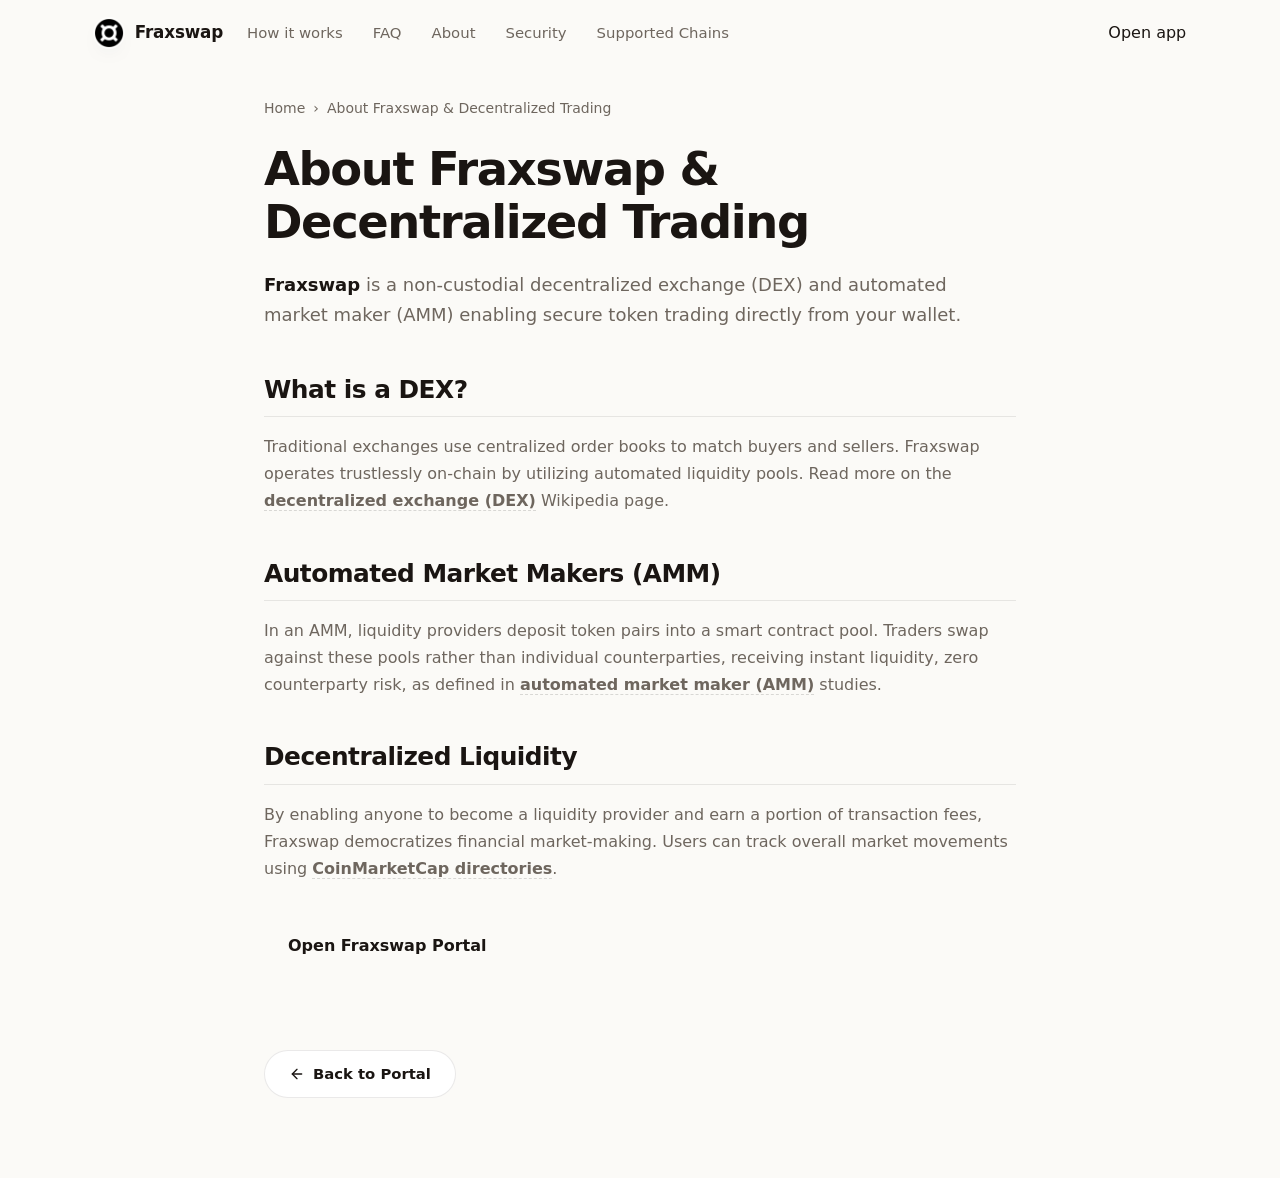
==== commit c506568a: "Update" ====
--- a/about/index.html
+++ b/about/index.html
@@ -4,1129 +4,221 @@
   <meta charset="utf-8">
   <meta name="viewport" content="width=device-width, initial-scale=1, viewport-fit=cover">
   <title>About Fraxswap & Decentralized Trading</title>
-  <meta name="description" content="<strong>Fraxswap</strong> is a non-custodial decentralized exchange (DEX) and automated market maker (AMM) enabling secure token trading directly from">
+  <meta name="description" content="Fraxswap is a non-custodial decentralized exchange (DEX) and automated market maker (AMM) enabling secure token trading directly from your wallet.">
   <link rel="canonical" href="https://fraxswap.github.io/about/">
   <meta name="robots" content="index,follow">
   <meta property="og:type" content="website">
   <meta property="og:title" content="About Fraxswap & Decentralized Trading">
-  <meta property="og:description" content="<strong>Fraxswap</strong> is a non-custodial decentralized exchange (DEX) and automated market maker (AMM) enabling secure token trading directly from">
+  <meta property="og:description" content="Fraxswap is a non-custodial decentralized exchange (DEX) and automated market maker (AMM) enabling secure token trading directly from your wallet.">
   <meta property="og:url" content="https://fraxswap.github.io/about/">
   <meta property="og:image" content="https://fraxswap.github.io/og-cover.png">
   <meta name="twitter:card" content="summary">
   <meta name="twitter:title" content="About Fraxswap & Decentralized Trading">
-  <meta name="twitter:description" content="<strong>Fraxswap</strong> is a non-custodial decentralized exchange (DEX) and automated market maker (AMM) enabling secure token trading directly from">
+  <meta name="twitter:description" content="Fraxswap is a non-custodial decentralized exchange (DEX) and automated market maker (AMM) enabling secure token trading directly from your wallet.">
   <link rel="icon" type="image/png" href="../favicon.png">
   <link rel="manifest" href="../site.webmanifest">
   <link rel="apple-touch-icon" href="../favicon.png">
   <style>
 
-
-@charset "UTF-8";
-
-:root {
-  --bg: #f8fafc;
-  --surface: #ffffff;
-  --surface-soft: #fdfefe;
-  --ink: #030712;
-  --muted: #4b5563;
-  --faint: #9ca3af;
-  --line: rgba(3, 7, 18, 0.09);
-  --line-strong: rgba(3, 7, 18, 0.15);
-  --accent: #3b82f6;
-  --accent-dark: #1d4ed8;
-  --accent-soft: rgba(59, 130, 246, 0.11);
-  --accent-glow: rgba(59, 130, 246, 0.24);
-  --accent-gradient: linear-gradient(135deg, #030712 0%, #3b82f6 100%);
-  --accent-gradient-hover: linear-gradient(135deg, #111827 0%, #1d4ed8 100%);
-  --shadow: 0 30px 80px -44px rgba(3, 7, 18, 0.35);
-  --shadow-soft: 0 18px 48px -34px rgba(3, 7, 18, 0.30);
-  color-scheme: light;
-}
-
-* {
-  box-sizing: border-box;
-}
-
-html,
-body {
-  width: 100%;
-  min-height: 100%;
-  overflow-x: hidden;
-}
-
-body {
-  margin: 0;
-  min-height: 100vh;
-  min-height: 100dvh;
-  background:
-    radial-gradient(circle at 16% 18%, rgba(59, 130, 246, 0.11), transparent 28%),
-    linear-gradient(180deg, var(--bg) 0%, #ffffff 64%, var(--bg) 100%);
-  color: var(--ink);
-  font-family: Inter, ui-sans-serif, system-ui, -apple-system, BlinkMacSystemFont, "Segoe UI", sans-serif;
-  line-height: 1.5;
-  -webkit-font-smoothing: antialiased;
-  text-rendering: optimizeLegibility;
-  display: grid;
-  grid-template-rows: auto 1fr;
-}
-
-a {
-  color: inherit;
-  text-decoration: none;
-}
-
-img {
-  display: block;
-  max-width: 100%;
-}
-
-h1,
-p {
-  margin: 0;
-}
-
-button {
-  font: inherit;
-}
-
-.topbar {
-  position: relative;
-  z-index: 3;
-  width: 100%;
-  min-height: 72px;
-  display: flex;
-  align-items: center;
-  gap: 24px;
-  padding: 18px clamp(18px, 4.2vw, 56px) 10px;
-}
-
-.brand {
-  display: inline-flex;
-  align-items: center;
-  gap: 11px;
-  min-width: 0;
-  color: var(--ink);
-  font-size: 1rem;
-  font-weight: 780;
-  letter-spacing: 0;
-  white-space: nowrap;
-}
-
-.brand img {
-  width: 28px;
-  height: 28px;
-  flex: none;
-  border-radius: 50%;
-  box-shadow: 0 0 0 1px rgba(255, 255, 255, 0.85), 0 8px 18px -12px var(--accent-glow);
-}
-
-.spacer {
-  flex: 1 1 auto;
-}
-
-.nav {
-  display: flex;
-  align-items: center;
-  justify-content: flex-end;
-  gap: clamp(18px, 2.8vw, 34px);
-}
-
-.nav a {
-  color: var(--muted);
-  font-size: 0.93rem;
-  font-weight: 640;
-  letter-spacing: 0;
-  transition: color 160ms ease;
-}
-
-.nav a:hover {
-  color: var(--accent-dark);
-}
-
-.page {
-  min-width: 0;
-  min-height: 0;
-  display: grid;
-  grid-template-rows: minmax(0, 1fr) auto auto;
-}
-
-.hero {
-  width: min(100%, 1210px);
-  min-width: 0;
-  margin: 0 auto;
-  padding: clamp(18px, 3.6vh, 46px) clamp(18px, 4.2vw, 56px) clamp(16px, 3vh, 34px);
-  display: grid;
-  grid-template-columns: minmax(0, 1.02fr) minmax(370px, 0.76fr);
-  align-items: center;
-  gap: clamp(34px, 6vw, 82px);
-}
-
-.copy {
-  min-width: 0;
-  display: flex;
-  align-items: center;
-}
-
-.copy-inner {
-  width: min(100%, 650px);
-}
-
-h1 {
-  color: var(--ink);
-  font-size: clamp(2.9rem, 6.25vw, 5.1rem);
-  line-height: 0.98;
-  font-weight: 830;
-  letter-spacing: 0;
-}
-
-.deck {
-  max-width: 48ch;
-  margin-top: 22px;
-  color: var(--muted);
-  font-size: clamp(1.04rem, 1.35vw, 1.19rem);
-  line-height: 1.62;
-}
-
-.deck strong {
-  color: var(--ink);
-  font-weight: 800;
-  box-shadow: inset 0 -0.38em 0 var(--accent-soft);
-}
-
-.chips {
-  list-style: none;
-  max-width: 650px;
-  margin: 28px 0 0;
-  padding: 0;
-  display: flex;
-  flex-wrap: wrap;
-  gap: 10px;
-}
-
-.chips li {
-  min-height: 40px;
-  display: inline-flex;
-  align-items: center;
-  justify-content: center;
-  padding: 9px 15px;
-  border: 1px solid var(--line);
-  border-radius: 999px;
-  background: rgba(255, 255, 255, 0.78);
-  color: #34475d;
-  font-size: 0.92rem;
-  font-weight: 700;
-  box-shadow: var(--shadow-soft);
-  white-space: nowrap;
-}
-
-.primary {
-  display: inline-flex;
-  align-items: center;
-  justify-content: center;
-  min-height: 56px;
-  border-radius: 17px;
-  background: var(--accent-gradient);
-  color: #ffffff;
-  font-weight: 800;
-  letter-spacing: 0;
-  box-shadow: 0 18px 36px -24px rgba(31, 199, 212, 0.5);
-  transition: transform 180ms ease, box-shadow 180ms ease;
-}
-
-.primary:hover {
-  background: var(--accent-gradient-hover);
-  transform: translateY(-2px);
-  box-shadow: 0 22px 42px -24px rgba(31, 199, 212, 0.6);
-}
-
-.hero-cta {
-  margin-top: 30px;
-  min-width: 176px;
-  padding: 0 28px;
-}
-
-/* ---------- swap card ---------- */
-.card {
-  width: min(100%, 392px);
-  margin: 20px auto 0;
-  padding: 12px;
-  background: var(--surface);
-  border: 1px solid var(--line);
-  border-radius: 22px;
-  box-shadow: var(--shadow);
-  text-align: left;
-  position: relative;
-  z-index: 2;
-}
-.card-head {
-  position: relative;
-  z-index: 1;
-  display: flex;
-  align-items: center;
-  justify-content: space-between;
-  gap: 12px;
-  margin-bottom: 12px;
-}
-.selector,
-.preview-pill {
-  min-height: 34px;
-  display: inline-flex;
-  align-items: center;
-  border-radius: 999px;
-  font-size: 0.82rem;
-  font-weight: 760;
-}
-.selector {
-  padding: 0 13px;
-  border: 1px solid var(--line);
-  background: var(--surface-soft);
-  color: #2c435c;
-}
-.preview-pill {
-  gap: 8px;
-  padding: 0 12px 0 10px;
-  background: var(--accent-soft);
-  color: var(--accent-dark);
-}
-.preview-dot {
-  width: 8px;
-  height: 8px;
-  border-radius: 50%;
-  background: var(--accent);
-  box-shadow: 0 0 0 0 var(--accent-glow);
-  animation: pulse 2.4s ease-out infinite;
-}
-.field {
-  position: relative;
-  padding: 16px 18px;
-  border-radius: 14px;
-  background: var(--surface-soft);
-  border: 1px solid rgba(25, 62, 98, 0.05);
-}
-.field + .field {
-  margin-top: 6px;
-}
-.flabel {
-  display: block;
-  color: var(--muted);
-  font-size: 0.86rem;
-  font-weight: 500;
-  margin-bottom: 12px;
-}
-.frow {
-  display: flex;
-  align-items: flex-end;
-  justify-content: space-between;
-  gap: 12px;
-}
-.fleft {
-  display: flex;
-  flex-direction: column;
-  gap: 14px;
-  min-width: 0;
-}
-.tokpill {
-  align-self: flex-start;
-  display: inline-flex;
-  align-items: center;
-  gap: 8px;
-  padding: 6px 10px 6px 6px;
-  border-radius: 999px;
-  background: var(--surface);
-  border: 1px solid var(--line);
-  font-family: Inter, sans-serif;
-  font-weight: 600;
-  font-size: 0.96rem;
-  box-shadow: 0 1px 0 rgba(20, 16, 8, 0.02);
-  transition: 0.16s;
-  cursor: pointer;
-  color: var(--ink);
-}
-.tokpill:hover {
-  border-color: rgba(59, 130, 246, 0.24);
-  background: var(--surface-soft);
-}
-.tokpill img {
-  width: 22px;
-  height: 22px;
-  border-radius: 50%;
-}
-.tokpill .cv {
-  color: var(--faint);
-  font-size: 0.8em;
-  margin-left: 1px;
-}
-.amt {
-  font-weight: 600;
-  font-size: 2rem;
-  line-height: 1;
-  letter-spacing: -0.02em;
-  color: var(--ink);
-  font-variant-numeric: tabular-nums;
-}
-.usd {
-  color: var(--faint);
-  font-size: 0.95rem;
-  white-space: nowrap;
-  font-variant-numeric: tabular-nums;
-}
-.switch {
-  position: absolute;
-  left: 50%;
-  top: 50%;
-  transform: translate(-50%, -50%);
-  width: 38px;
-  height: 38px;
-  border-radius: 50%;
-  z-index: 3;
-  background: var(--surface);
-  border: 4px solid var(--surface);
-  box-shadow: 0 0 0 1px var(--line), 0 8px 18px -10px rgba(16, 32, 51, 0.5);
-  display: grid;
-  place-items: center;
-  color: var(--ink);
-  transition: transform 0.25s ease, box-shadow 0.2s ease;
-  cursor: pointer;
-}
-.switch svg {
-  width: 17px;
-  height: 17px;
-  color: var(--accent-dark);
-  transition: transform 0.25s ease;
-  display: block;
-}
-.switch:hover {
-  transform: translate(-50%, -50%) rotate(180deg);
-  box-shadow: 0 0 0 1px rgba(59, 130, 246, 0.24), 0 12px 22px -10px rgba(16, 32, 51, 0.55);
-}
-.switch.is-swapped svg {
-  transform: rotate(180deg);
-}
-.route {
-  position: relative;
-  height: 0;
-}
-.cta {
-  display: flex;
-  align-items: center;
-  justify-content: center;
-  gap: 8px;
-  width: 100%;
-  margin-top: 10px;
-  min-height: 54px;
-  border-radius: 14px;
-  background: var(--accent-gradient);
-  color: #fff;
-  font-weight: 600;
-  font-size: 1.02rem;
-  letter-spacing: -0.01em;
-  box-shadow: 0 14px 28px -16px rgba(31, 199, 212, 0.45);
-  transition: transform 0.18s ease, box-shadow 0.18s ease;
-}
-.cta:hover {
-  background: var(--accent-gradient-hover);
-  transform: translateY(-1px);
-  box-shadow: 0 20px 34px -16px rgba(31, 199, 212, 0.55);
-}
-
-.texture-band {
-  width: 100%;
-  height: 46px;
-  overflow: hidden;
-  display: flex;
-  align-items: stretch;
-  justify-content: center;
-  gap: 10px;
-  padding: 0 clamp(18px, 4.2vw, 56px);
-  opacity: 0.88;
-}
-
-.texture-band span {
-  width: min(31vw, 390px);
-  border: 1px solid rgba(59, 130, 246, 0.12);
-  border-bottom: 0;
-  border-radius: 22px 22px 0 0;
-  background:
-    linear-gradient(135deg, rgba(59, 130, 246, 0.12) 25%, transparent 25%) 0 0 / 22px 22px,
-    linear-gradient(225deg, rgba(59, 130, 246, 0.06) 25%, transparent 25%) 0 0 / 22px 22px,
-    rgba(255, 255, 255, 0.68);
-}
-
-.footer {
-  width: 100%;
-  padding: 32px 20px;
-  text-align: center;
-  color: var(--muted);
-  font-size: 0.86rem;
-  z-index: 2;
-  position: relative;
-}
-.footer p {
-  margin: 0;
-  font-weight: 540;
-}
-
-@keyframes pulse {
-  0% {
-    box-shadow: 0 0 0 0 var(--accent-glow);
-  }
-
-  70% {
-    box-shadow: 0 0 0 9px rgba(31, 199, 212, 0);
-  }
-
-  100% {
-    box-shadow: 0 0 0 0 rgba(31, 199, 212, 0);
-  }
-}
-
-@media (min-width: 901px) {
-  body {
-    min-height: 100vh;
-    min-height: 100dvh;
-  }
-
-  h1 {
-    font-size: clamp(4rem, 6.25vw, 5.1rem);
-  }
-}
-
-@media (min-width: 901px) and (max-height: 760px) {
-  .topbar {
-    min-height: 60px;
-    padding-top: 12px;
-  }
-
-  .hero {
-    padding-top: 14px;
-    padding-bottom: 12px;
-    gap: clamp(28px, 5vw, 64px);
-  }
-
-  .deck {
-    margin-top: 16px;
-    line-height: 1.52;
-  }
-
-  .chips {
-    margin-top: 20px;
-  }
-
-  .hero-cta {
-    margin-top: 22px;
-  }
-
-  .token-panel {
-    min-height: 108px;
-    padding: 15px 17px;
-  }
-
-  .token-row {
-    margin-top: 16px;
-  }
-
-  .texture-band {
-    height: 34px;
-  }
-
-  .footer {
-    padding-top: 7px;
-    padding-bottom: 11px;
-  }
-}
-
-@media (max-width: 900px) {
-  body {
-    overflow-y: auto;
-  }
-
-  .topbar {
-    min-height: 64px;
-    padding: 15px 18px 8px;
-    gap: 12px;
-  }
-
-  .nav {
-    position: absolute;
-    width: 1px;
-    height: 1px;
-    overflow: hidden;
-    clip: rect(0 0 0 0);
-    white-space: nowrap;
-  }
-
-  .page {
-    display: block;
-  }
-
-  .hero {
-    padding: 22px 18px 24px;
-    grid-template-columns: 1fr;
-    gap: 30px;
-  }
-
-  .copy-inner,
-  .deck {
-    max-width: none;
-  }
-
-  h1 {
-    font-size: clamp(3.05rem, 16vw, 4.4rem);
-  }
-
-  .deck {
-    margin-top: 16px;
-    font-size: 1.02rem;
-    line-height: 1.58;
-  }
-
-  .chips {
-    margin-top: 22px;
-    gap: 8px;
-  }
-
-  .chips li {
-    min-height: 38px;
-    padding: 8px 12px;
-    font-size: 0.86rem;
-  }
-
-  .hero-cta {
-    width: 100%;
-    margin-top: 24px;
-  }
-
-  .swap-card {
-    width: 100%;
-    justify-self: stretch;
-    padding: 14px;
-    border-radius: 20px;
-  }
-
-  .route {
-    grid-template-columns: 1fr;
-  }
-
-  .token-panel {
-    min-height: 108px;
-    padding: 16px;
-  }
-
-  .token-panel:first-child {
-    border-radius: 18px 18px 12px 12px;
-  }
-
-  .token-panel:last-child {
-    border-radius: 12px 12px 18px 18px;
-  }
-
-  .switch {
-    width: 46px;
-    height: 46px;
-  }
-
-  .switch span {
-    transform: rotate(90deg);
-  }
-
-  .switch.is-swapped span {
-    transform: rotate(270deg);
-  }
-
-  .route-meta {
-    grid-template-columns: auto 1fr auto;
-    gap: 8px;
-    font-size: 0.78rem;
-  }
-
-  .footer {
-    padding: 12px 18px 18px;
-    display: grid;
-    justify-items: center;
-    text-align: center;
-  }
-}
-
-@media (max-width: 430px) {
-  .topbar {
-    padding-left: 16px;
-    padding-right: 16px;
-  }
-
-  .hero {
-    padding-left: 16px;
-    padding-right: 16px;
-  }
-
-  h1 {
-    font-size: clamp(2.75rem, 15vw, 3.55rem);
-  }
-
-  .chips {
-    display: grid;
-    grid-template-columns: 1fr;
-  }
-
-  .chips li {
-    justify-content: flex-start;
-  }
-
-  .card-head {
-    align-items: flex-start;
-  }
-
-  .route-meta {
-    grid-template-columns: 1fr;
-    justify-items: start;
-    gap: 7px;
-    padding-top: 8px;
-    padding-bottom: 4px;
-  }
-
-  .hop-line {
-    width: 100%;
-  }
-
-  .texture-band {
-    height: 34px;
-    gap: 8px;
-  }
-}
-
-@media (prefers-reduced-motion: reduce) {
-  *,
-  *::before,
-  *::after {
-    animation-duration: 0.01ms !important;
-    animation-iteration-count: 1 !important;
-    scroll-behavior: auto !important;
-    transition-duration: 0.01ms !important;
-  }
-}
-
-/* ---------- PREMIUM CENTERING, OVERLAYS AND DECORATIVE FLOWS ---------- */
-
-a.inline, a.inline:hover, a.inline:focus, a.inline:active {
-  color: inherit !important;
-  text-decoration: none !important;
-  font-weight: inherit !important;
-  cursor: inherit !important;
-}
-
-.bg {
-  position: fixed;
-  inset: 0;
-  z-index: 0;
-  pointer-events: none;
-  overflow: hidden;
-}
-.bg .glow {
-  position: absolute;
-  inset: 0;
-  background:
-    radial-gradient(700px 500px at 50% 42%, rgba(59, 130, 246, 0.12), transparent 65%),
-    radial-gradient(1000px 600px at 85% -5%, rgba(3, 7, 18, 0.08), transparent 60%),
-    radial-gradient(800px 500px at -5% 5%, rgba(59, 130, 246, 0.06), transparent 60%);
-}
-.bg .grid {
-  position: absolute;
-  inset: -2px;
-  background-image:
-    linear-gradient(rgba(25, 62, 98, 0.038) 1px, transparent 1px),
-    linear-gradient(90deg, rgba(25, 62, 98, 0.038) 1px, transparent 1px);
-  background-size: 128px 128px;
-  -webkit-mask-image: radial-gradient(120% 100% at 50% 30%, #000 52%, transparent 92%);
-  mask-image: radial-gradient(120% 100% at 50% 30%, #000 52%, transparent 92%);
-}
-
-.centered-hero {
-  display: flex !important;
-  flex-direction: column !important;
-  align-items: center !important;
-  text-align: center !important;
-  grid-template-columns: none !important;
-  width: min(100%, 780px) !important;
-  margin: 0 auto !important;
-  padding-top: clamp(16px, 3.2vh, 32px) !important;
-  gap: 0 !important;
-}
-.centered-hero h1 {
-  font-size: clamp(2.2rem, 4.5vw, 3.2rem) !important;
-  line-height: 1.05 !important;
-  font-weight: 800 !important;
-  letter-spacing: -0.025em !important;
-  margin: 0 !important;
-}
-.centered-hero .sub {
-  margin-top: 10px !important;
-  max-width: 52ch !important;
-  color: var(--muted) !important;
-  font-size: clamp(0.95rem, 1.2vw, 1.08rem) !important;
-  line-height: 1.5 !important;
-}
-.centered-hero .sub strong {
-  color: var(--ink) !important;
-  font-weight: 700 !important;
-}
-.centered-hero .avail {
-  display: inline-flex !important;
-  align-items: center !important;
-  gap: 8px !important;
-  margin: 12px 0 0 !important;
-  font-size: 0.88rem !important;
-  color: var(--faint) !important;
-}
-.centered-hero .avail .dot {
-  width: 7px !important;
-  height: 7px !important;
-  border-radius: 50% !important;
-  background: #16A34A !important;
-  box-shadow: 0 0 0 4px rgba(22, 163, 74, 0.14) !important;
-}
-.centered-hero .avail b {
-  color: var(--ink) !important;
-  font-weight: 600 !important;
-}
-.centered-hero .swap-card {
-  width: min(100%, 420px) !important;
-  margin: 20px auto 0 !important;
-  justify-self: center !important;
-}
-
-/* ---------- SEO DETAILS WRAPPER ---------- */
-
-/* ---------- COLLAPSIBLE FAQ ACCORDIONS ---------- */
-.faq-container {
-  margin-top: 24px;
-  width: min(100%, 540px);
-  display: flex;
-  flex-direction: column;
-  gap: 8px;
-  position: relative;
-  z-index: 2;
-}
-.faq-item {
-  width: 100%;
-  background: var(--surface);
-  border: 1px solid var(--line);
-  border-radius: 14px;
-  text-align: left;
-  overflow: hidden;
-  box-shadow: var(--shadow-soft);
-  transition: border-color 0.16s ease, box-shadow 0.16s ease;
-}
-.faq-item:hover {
-  border-color: rgba(25, 62, 98, 0.22);
-  box-shadow: 0 4px 12px -8px rgba(20, 64, 105, 0.2);
-}
-.faq-item summary::-webkit-details-marker {
-  display: none;
-}
-.faq-item summary {
-  list-style: none;
-  outline: none;
-  padding: 14px 18px;
-  font-family: var(--ui, inherit);
-  font-size: 0.94rem;
-  font-weight: 700;
-  color: var(--ink);
-  cursor: pointer;
-  display: flex;
-  align-items: center;
-  justify-content: space-between;
-}
-.faq-item summary::after {
-  content: "+";
-  font-size: 1.15rem;
-  color: var(--accent);
-  transition: transform 0.2s ease;
-  font-weight: 500;
-}
-.faq-item[open] summary::after {
-  content: "−"; /* Literal Unicode Minus Sign */
-}
-
-/* ---------- LAUNCH BUTTON HEADER STYLING ---------- */
-.launch-btn {
-  display: inline-flex;
-  align-items: center;
-  justify-content: center;
-  min-height: 38px;
-  padding: 0 16px;
-  border-radius: 11px;
-  background: var(--accent-gradient) !important;
-  color: #ffffff !important;
-  font-size: 0.88rem;
-  font-weight: 600;
-  transition: all 180ms ease;
-  margin-left: 12px;
-  border: 1px solid rgba(255, 255, 255, 0.08);
-  box-shadow: 0 4px 12px -4px rgba(59, 130, 246, 0.24);
-}
-.launch-btn:hover {
-  background: var(--accent-gradient-hover) !important;
-  transform: translateY(-1px);
-  box-shadow: 0 8px 18px -10px rgba(31, 199, 212, 0.55);
-}
-.faq-answer {
-  padding: 0 18px 16px;
-  cursor: default;
-}
-.faq-answer p {
-  margin: 0;
-  font-size: 0.92rem;
-  line-height: 1.6;
-  color: var(--muted);
-}
-.faq-answer p b {
-  color: var(--ink);
-  font-weight: 600;
-}
-
-/* ---------- DOCUMENTATION SILO LAYOUTS ---------- */
-
-body.doc-body {
-  height: auto;
-  overflow: auto;
-  grid-template-rows: auto 1fr auto;
-  background:
-    radial-gradient(700px 500px at 80% -10%, rgba(59, 130, 246, 0.11), transparent 60%),
-    linear-gradient(180deg, var(--bg) 0%, #ffffff 64%, var(--bg) 100%);
-}
-.doc-layout {
-  display: grid;
-  grid-template-columns: 260px 1fr;
-  width: min(100%, 1200px);
-  margin: 0 auto;
-  gap: 40px;
-  padding: 24px clamp(18px, 4.2vw, 56px) clamp(24px, 4vh, 60px);
-  align-items: start;
-  position: relative;
-  z-index: 2;
-}
-.sidebar {
-  position: sticky;
-  top: 30px;
-  display: flex;
-  flex-direction: column;
-  gap: 22px;
-  background: var(--surface);
-  border: 1px solid var(--line);
-  border-radius: 20px;
-  padding: 22px;
-  box-shadow: var(--shadow-soft);
-}
-.sidebar-title {
-  font-size: 0.74rem;
-  font-weight: 700;
-  color: var(--faint);
-  text-transform: uppercase;
-  letter-spacing: 0.08em;
-}
-.sidebar-menu {
-  display: flex;
-  flex-direction: column;
-  gap: 5px;
-}
-.sidebar-menu a {
-  display: flex;
-  align-items: center;
-  font-size: 0.92rem;
-  color: var(--muted);
-  padding: 8px 12px;
-  border-radius: 12px;
-  transition: all 0.16s ease;
-  font-weight: 550;
-}
-.sidebar-menu a:hover {
-  color: var(--ink);
-  background: var(--surface-soft);
-}
-.sidebar-menu a.active {
-  color: var(--ink);
-  background: var(--surface-soft);
-  font-weight: 700;
-  box-shadow: inset 3px 0 0 var(--accent);
-}
-.doc-content {
-  background: var(--surface);
-  border: 1px solid var(--line);
-  border-radius: 22px;
-  padding: clamp(24px, 5vw, 44px);
-  box-shadow: var(--shadow);
-  text-align: left;
-}
-.doc-content h1 {
-  font-size: clamp(2rem, 4.5vw, 2.8rem);
-  line-height: 1.05;
-  font-weight: 700;
-  letter-spacing: -0.02em;
-  margin-top: 0;
-  margin-bottom: 22px;
-  color: var(--ink);
-}
-.doc-content h2 {
-  font-size: clamp(1.3rem, 2.5vw, 1.6rem);
-  color: var(--ink);
-  margin-top: 36px;
-  margin-bottom: 16px;
-  font-weight: 700;
-  border-bottom: 1px solid var(--line);
-  padding-bottom: 8px;
-  letter-spacing: -0.01em;
-}
-.doc-content p {
-  color: var(--muted);
-  font-size: 0.98rem;
-  line-height: 1.6;
-  margin-top: 0;
-  margin-bottom: 18px;
-}
-.doc-content p b {
-  color: var(--ink);
-  font-weight: 600;
-}
-.doc-content ul, .doc-content ol {
-  margin-top: 0;
-  margin-bottom: 18px;
-  padding-left: 20px;
-}
-.doc-content li {
-  color: var(--muted);
-  font-size: 0.94rem;
-  line-height: 1.55;
-  margin-bottom: 8px;
-  list-style: disc;
-}
-.doc-cta {
-  display: inline-flex;
-  align-items: center;
-  justify-content: center;
-  gap: 8px;
-  min-height: 48px;
-  padding: 0 24px;
-  border-radius: 12px;
-  background: var(--accent-gradient);
-  color: #fff;
-  font-size: 0.96rem;
-  font-weight: 600;
-  box-shadow: 0 10px 20px -10px rgba(31, 199, 212, 0.4);
-  transition: transform .16s ease, box-shadow .16s ease;
-  margin-top: 24px;
-}
-.doc-cta:hover {
-  background: var(--accent-gradient-hover);
-  transform: translateY(-1px);
-  box-shadow: 0 15px 25px -10px rgba(31, 199, 212, 0.5);
-}
-.doc-table-wrap {
-  overflow-x: auto;
-  margin: 22px 0;
-  border: 1px solid var(--line);
-  border-radius: 14px;
-  background: var(--surface-soft);
-}
-.doc-table {
-  width: 100%;
-  border-collapse: collapse;
-  text-align: left;
-  font-size: 0.92rem;
-}
-.doc-table th, .doc-table td {
-  padding: 12px 16px;
-  border-bottom: 1px solid var(--line);
-}
-.doc-table th {
-  background: rgba(25, 62, 98, 0.05);
-  color: var(--ink);
-  font-weight: 600;
-  font-size: 0.82rem;
-  text-transform: uppercase;
-  letter-spacing: 0.05em;
-}
-.doc-table tr:last-child td {
-  border-bottom: none;
-}
-.doc-table td {
-  color: var(--muted);
-}
-.doc-table td strong {
-  color: var(--ink);
-}
-
-@media (max-width: 900px) {
-  .doc-layout {
-    grid-template-columns: 1fr;
-    gap: 24px;
-    padding-top: 20px;
-  }
-  .sidebar {
-    position: static;
-  }
-}
-
-/* ---------- FEATURES GRID ---------- */
-.section-title {
-  font-size: 1.35rem;
-  font-weight: 800;
-  color: var(--ink);
-  margin-top: 36px;
-  margin-bottom: 16px;
-  text-align: left;
-  width: 100%;
-  max-width: 540px;
-  padding-left: 4px;
-  letter-spacing: -0.01em;
-}
-.features-grid {
-  display: grid;
-  grid-template-columns: 1fr;
-  gap: 12px;
-  width: min(100%, 540px);
-  margin-bottom: 28px;
-  text-align: left;
-  position: relative;
-  z-index: 2;
-}
-.feature-card {
-  background: var(--surface);
-  border: 1px solid var(--line);
-  border-radius: 16px;
-  padding: 16px 20px;
-  box-shadow: var(--shadow-soft);
-  transition: border-color 0.16s ease, box-shadow 0.16s ease;
-  display: flex;
-  flex-direction: column;
-  gap: 6px;
-}
-.feature-card:hover {
-  border-color: rgba(25, 62, 98, 0.22);
-  box-shadow: 0 4px 12px -8px rgba(20, 64, 105, 0.2);
-}
-.feature-icon {
-  font-size: 1.4rem;
-  margin-bottom: 2px;
-}
-.feature-card h3 {
-  font-size: 1.02rem;
-  font-weight: 750;
-  color: var(--ink);
-  margin: 0;
-}
-.feature-card p {
-  font-size: 0.88rem;
-  line-height: 1.5;
-  color: var(--muted);
-  margin: 0;
-}
-.feature-card p b {
-  color: var(--ink);
-  font-weight: 600;
-}
-
-
-
-
+  :root{
+    --bg:#FBFAF7; --panel:#FFFFFF; --field:#F7F4EE;
+    --ink:#1A1512; --muted:#6E665E; --faint:#9C958B;
+    --line:rgba(26,21,18,.09); --line-2:rgba(26,21,18,.05);
+    --accent:#374151; --accent-ink:#28303B; --accent-soft:rgba(55,65,81,.10);
+    --pos:#15A34A;
+    --radius:22px; --radius-sm:14px;
+    --shadow-card:0 1px 0 rgba(26,21,18,.03), 0 34px 64px -30px rgba(58,38,12,.32), 0 10px 24px -18px rgba(58,38,12,.20);
+    --shadow-soft:0 1px 0 rgba(26,21,18,.02), 0 20px 44px -32px rgba(58,38,12,.30);
+    --ui:"Space Grotesk",-apple-system,system-ui,sans-serif;
+    --body:"Inter",-apple-system,system-ui,sans-serif;
+  }
+  *{box-sizing:border-box}
+  html,body{margin:0; overflow-x:hidden}
+  body{
+    background:var(--bg); color:var(--ink); font-family:var(--body); line-height:1.5;
+    -webkit-font-smoothing:antialiased; text-rendering:optimizeLegibility; position:relative;
+  }
+  a{color:inherit; text-decoration:none}
+  a.cite{color:inherit; text-decoration:none; border-bottom:1px dotted transparent; transition:border-color .15s ease}
+  a.cite:hover{border-bottom-color:var(--faint)}
+  img{display:block; max-width:100%}
+  button{font:inherit; cursor:pointer; border:none; background:none; color:inherit}
+  h1,h2,h3,p{margin:0}
+
+  /* ---------- texture background (no external assets) ---------- */
+  .bg{position:fixed; inset:0; z-index:0; pointer-events:none; overflow:hidden}
+  .bg .glow{
+    position:absolute; inset:0;
+    background:
+      radial-gradient(680px 460px at 50% 34%, rgba(55,65,81,.10), transparent 64%),
+      radial-gradient(900px 540px at 88% -6%, rgba(55,65,81,.07), transparent 60%),
+      radial-gradient(760px 480px at -4% 4%, rgba(55,65,81,.05), transparent 60%);
+  }
+  .bg .grid{
+    position:absolute; inset:-2px;
+    background-image:
+      linear-gradient(rgba(26,21,18,.040) 1px, transparent 1px),
+      linear-gradient(90deg, rgba(26,21,18,.040) 1px, transparent 1px);
+    background-size:130px 130px;
+    -webkit-mask-image:radial-gradient(120% 80% at 50% 16%, #000 46%, transparent 90%);
+            mask-image:radial-gradient(120% 80% at 50% 16%, #000 46%, transparent 90%);
+  }
+
+  /* ---------- top bar ---------- */
+  .topbar{
+    position:relative; z-index:5; display:flex; align-items:center; gap:24px;
+    width:min(100%,1200px); margin:0 auto; padding:18px clamp(18px,4.2vw,56px) 10px;
+  }
+  .brand{display:inline-flex; align-items:center; gap:11px; font-family:var(--ui); font-weight:600; font-size:1.05rem; letter-spacing:-.01em}
+  .brand img{width:30px; height:30px; border-radius:50%; box-shadow:0 0 0 1px rgba(255,255,255,.8), 0 8px 18px -12px rgba(55,65,81,.5)}
+  .spacer{flex:1}
+  .nav{display:flex; align-items:center; gap:clamp(16px,2.6vw,30px)}
+  .nav a{font-family:var(--ui); font-weight:500; font-size:.93rem; color:var(--muted); transition:color .16s ease}
+  .nav a:hover{color:var(--accent-ink)}
+
+  /* ---------- shared section frame ---------- */
+  .wrap{position:relative; z-index:2; width:min(100%,1200px); margin:0 auto; padding:0 clamp(18px,4.2vw,56px)}
+  .sec{padding-top:clamp(48px,7vh,88px); padding-bottom:clamp(48px,7vh,88px)}
+  .sec-head{max-width:62ch; margin:0 0 clamp(26px,4vh,40px)}
+  .eyebrow{
+    display:inline-flex; align-items:center; gap:9px; font-family:var(--ui); font-weight:600;
+    font-size:.78rem; letter-spacing:.14em; text-transform:uppercase; color:var(--accent-ink);
+  }
+  .eyebrow .dot{width:7px; height:7px; border-radius:50%; background:var(--accent); box-shadow:0 0 0 4px var(--accent-soft)}
+  .eyebrow svg{width:15px; height:15px}
+  .h2{margin-top:14px; font-family:var(--ui); font-weight:700; color:var(--ink); font-size:clamp(1.9rem,3.4vw,2.7rem); line-height:1.04; letter-spacing:-.02em}
+  .sec-head p{margin-top:14px; color:var(--muted); font-size:clamp(1rem,1.3vw,1.12rem); line-height:1.6}
+
+  /* ---------- hero ---------- */
+  .hero{
+    display:grid; grid-template-columns:minmax(0,1.05fr) minmax(360px,.78fr);
+    align-items:center; gap:clamp(34px,6vw,80px); padding-top:clamp(18px,3vh,40px); padding-bottom:clamp(30px,5vh,56px);
+  }
+  .copy{min-width:0}
+  .hero h1{
+    margin:16px 0 0; font-family:var(--ui); font-weight:700; color:var(--ink);
+    font-size:clamp(3rem,6.4vw,5.2rem); line-height:.98; letter-spacing:-.03em;
+  }
+  .deck{max-width:44ch; margin:20px 0 0; color:var(--muted); font-size:clamp(1.04rem,1.35vw,1.18rem); line-height:1.6}
+  .deck strong{color:var(--ink); font-weight:600; box-shadow:inset 0 -.36em 0 var(--accent-soft)}
+  .chips{list-style:none; margin:26px 0 0; padding:0; display:flex; flex-wrap:wrap; gap:9px}
+  .chips li{
+    display:inline-flex; align-items:center; gap:7px; min-height:38px; padding:8px 14px;
+    border:1px solid var(--line); border-radius:999px; background:rgba(255,255,255,.7);
+    font-family:var(--ui); font-weight:500; font-size:.88rem; color:var(--ink);
+  }
+  .chips li::before{content:""; width:6px; height:6px; border-radius:50%; background:var(--accent)}
+  .cta-row{display:flex; flex-wrap:wrap; align-items:center; gap:14px; margin:30px 0 0}
+  .primary{
+    display:inline-flex; align-items:center; justify-content:center; gap:9px; min-height:54px; padding:0 28px;
+    border-radius:14px; background:var(--ink); color:#fff; font-family:var(--ui); font-weight:600; font-size:1.02rem;
+    letter-spacing:-.01em; box-shadow:0 16px 30px -16px rgba(26,21,18,.7); transition:transform .18s ease, box-shadow .18s ease, filter .18s ease;
+  }
+  .primary:hover{transform:translateY(-1px); filter:brightness(1.08); box-shadow:0 22px 38px -16px rgba(26,21,18,.8)}
+  .primary svg{width:17px; height:17px}
+  .ghost{display:inline-flex; align-items:center; gap:7px; font-family:var(--ui); font-weight:600; font-size:.98rem; color:var(--muted); transition:color .16s ease}
+  .ghost:hover{color:var(--accent-ink)}
+  .ghost svg{width:15px; height:15px}
+
+  /* ---------- preview card ---------- */
+  .card{
+    width:min(100%,396px); margin:0 0 0 auto; padding:14px; background:var(--panel);
+    border:1px solid var(--line); border-radius:var(--radius); box-shadow:var(--shadow-card); position:relative;
+  }
+  .card::before{content:""; position:absolute; inset:0 0 auto; height:1px; border-radius:var(--radius) var(--radius) 0 0;
+    background:linear-gradient(90deg, transparent, rgba(55,65,81,.35), transparent)}
+  .card-head{display:flex; align-items:center; justify-content:space-between; padding:2px 6px 12px}
+  .card-head .ct{font-family:var(--ui); font-weight:600; font-size:1.04rem; letter-spacing:-.01em}
+  .pill{display:inline-flex; align-items:center; gap:7px; padding:5px 11px 5px 9px; border-radius:999px; background:var(--accent-soft); color:var(--accent-ink); font-family:var(--ui); font-weight:600; font-size:.76rem}
+  .pill .pdot{width:7px; height:7px; border-radius:50%; background:var(--accent); animation:pulse 2.4s ease-out infinite}
+  .field{position:relative; padding:15px 17px; border-radius:var(--radius-sm); background:var(--field); border:1px solid var(--line-2)}
+  .field + .field{margin-top:6px}
+  .flabel{display:block; color:var(--muted); font-size:.82rem; font-weight:500; margin-bottom:12px}
+  .frow{display:flex; align-items:center; justify-content:space-between; gap:12px}
+  .tokpill{
+    display:inline-flex; align-items:center; gap:8px; padding:6px 12px 6px 6px; border-radius:999px;
+    background:var(--panel); border:1px solid var(--line); font-family:var(--ui); font-weight:600; font-size:.98rem;
+    box-shadow:0 1px 0 rgba(26,21,18,.02); transition:.16s;
+  }
+  .tokpill:hover{border-color:rgba(55,65,81,.3)}
+  .tokpill img{width:24px; height:24px; border-radius:50%}
+  .tokpill .cv{color:var(--faint); font-size:.8em; margin-left:1px}
+  .ghostval{color:var(--faint); font-size:.9rem; font-weight:450; white-space:nowrap}
+  .route{position:relative; height:0}
+  .switch{
+    position:absolute; left:50%; top:50%; transform:translate(-50%,-50%); width:40px; height:40px; border-radius:50%; z-index:3;
+    background:var(--panel); border:4px solid var(--panel); box-shadow:0 0 0 1px var(--line), 0 8px 18px -10px rgba(58,38,12,.45);
+    display:grid; place-items:center; color:var(--accent-ink); transition:transform .25s ease, box-shadow .2s ease;
+  }
+  .switch svg{width:17px; height:17px}
+  .switch:hover{transform:translate(-50%,-50%) rotate(180deg); box-shadow:0 0 0 1px rgba(55,65,81,.3), 0 12px 22px -10px rgba(58,38,12,.5)}
+  .meta-strip{display:flex; align-items:center; gap:8px; margin-top:8px; padding:11px 14px; border-radius:12px; background:var(--field); color:var(--muted); font-size:.82rem}
+  .meta-strip svg{width:15px; height:15px; color:var(--accent-ink); flex:none}
+  .cta{
+    display:flex; align-items:center; justify-content:center; gap:8px; width:100%; margin-top:8px; min-height:52px;
+    border-radius:14px; background:var(--ink); color:#fff; font-family:var(--ui); font-weight:600; font-size:1rem;
+    letter-spacing:-.01em; box-shadow:0 14px 28px -16px rgba(26,21,18,.65); transition:transform .18s ease, filter .18s ease;
+  }
+  .cta:hover{transform:translateY(-1px); filter:brightness(1.08)}
+  .note{margin:11px 0 2px; text-align:center; color:var(--faint); font-size:.78rem}
+
+  /* ---------- how it works (steps) ---------- */
+  .steps{display:grid; grid-template-columns:repeat(3,1fr); gap:14px}
+  .step{position:relative; padding:24px 22px; background:var(--panel); border:1px solid var(--line); border-radius:18px; box-shadow:var(--shadow-soft)}
+  .step .num{font-family:var(--ui); font-weight:700; font-size:.92rem; color:var(--accent-ink); letter-spacing:.02em}
+  .step h3{margin:12px 0 8px; font-family:var(--ui); font-weight:600; font-size:1.12rem; color:var(--ink); letter-spacing:-.01em}
+  .step p{color:var(--muted); font-size:.94rem; line-height:1.55}
+
+  /* ---------- benefits ---------- */
+  .benefits{display:grid; grid-template-columns:repeat(3,1fr); gap:14px}
+  .ben{padding:24px 22px; background:var(--panel); border:1px solid var(--line); border-radius:18px; box-shadow:var(--shadow-soft)}
+  .ben .ico{width:42px; height:42px; border-radius:12px; display:grid; place-items:center; background:var(--ink); color:#fff; margin-bottom:14px}
+  .ben .ico svg{width:20px; height:20px}
+  .ben h3{font-family:var(--ui); font-weight:600; font-size:1.1rem; color:var(--ink); letter-spacing:-.01em}
+  .ben p{margin-top:8px; color:var(--muted); font-size:.94rem; line-height:1.55}
+
+  /* ---------- FAQ (2-col, open) ---------- */
+  .faq{display:grid; grid-template-columns:minmax(0,.82fr) minmax(0,1.18fr); gap:clamp(28px,5vw,64px); align-items:start}
+  .faq-aside{position:sticky; top:30px}
+  .faq-aside .h2{font-size:clamp(1.7rem,2.8vw,2.2rem)}
+  .faq-aside p{margin:12px 0 22px; color:var(--muted); font-size:1rem; line-height:1.6}
+  .faq-list{display:grid; gap:12px}
+  .qa{padding:20px 22px; background:var(--panel); border:1px solid var(--line); border-radius:16px; box-shadow:var(--shadow-soft)}
+  .qa .qn{font-family:var(--ui); font-weight:700; font-size:.82rem; color:var(--accent-ink); letter-spacing:.04em}
+  .qa h3{margin:8px 0 8px; font-family:var(--ui); font-weight:600; font-size:1.06rem; color:var(--ink); letter-spacing:-.01em}
+  .qa p{color:var(--muted); font-size:.95rem; line-height:1.6}
+  .qa a{color:var(--accent-ink); font-weight:600; box-shadow:inset 0 -.34em 0 var(--accent-soft)}
+
+  /* ---------- related ---------- */
+  .related{display:grid; grid-template-columns:repeat(3,1fr); gap:14px}
+  .rel{display:flex; flex-direction:column; gap:7px; padding:22px; background:var(--panel); border:1px solid var(--line); border-radius:16px; box-shadow:var(--shadow-soft); transition:transform .16s ease, border-color .16s ease}
+  .rel:hover{transform:translateY(-2px); border-color:rgba(55,65,81,.3)}
+  .rel .rt{display:flex; align-items:center; justify-content:space-between; gap:10px; font-family:var(--ui); font-weight:600; font-size:1.05rem; color:var(--ink); letter-spacing:-.01em}
+  .rel .rt svg{width:16px; height:16px; color:var(--accent-ink); flex:none}
+  .rel p{color:var(--muted); font-size:.9rem; line-height:1.5}
+
+  /* ---------- footer ---------- */
+  .footer{position:relative; z-index:2; border-top:1px solid var(--line); margin-top:8px}
+  .footer .wrap{padding-top:26px; padding-bottom:34px; text-align:center; color:var(--faint); font-size:.84rem}
+  .footer b{color:var(--muted); font-weight:600}
+
+  @keyframes pulse{0%{box-shadow:0 0 0 0 var(--accent-soft)} 70%{box-shadow:0 0 0 8px rgba(55,65,81,0)} 100%{box-shadow:0 0 0 0 rgba(55,65,81,0)}}
+
+  @media (max-width:920px){
+    .nav{display:none}
+    .hero{grid-template-columns:1fr; gap:30px}
+    .card{margin:0 auto}
+    .hero h1{font-size:clamp(2.8rem,12vw,3.8rem)}
+    .deck{max-width:none}
+    .steps,.benefits,.related{grid-template-columns:1fr}
+    .faq{grid-template-columns:1fr; gap:26px}
+    .faq-aside{position:static}
+  }
+  @media (max-width:430px){
+    .chips{gap:7px}
+    .primary,.ghost{width:100%; justify-content:center}
+  }
+  @media (prefers-reduced-motion:reduce){*{animation-duration:.01ms!important; transition-duration:.01ms!important}}
   
 
 /* --- Satellite Layout Styles (Appended dynamically by Builder) --- */
@@ -1511,9 +603,5 @@
       Back to Portal
     </a>
   </main>
-
-  <footer class="footer">
-    <p class="disc" style="font-size: 0.78rem; opacity: 0.7; max-width: 650px; margin: 0 auto; line-height: 1.45; text-align: center;">Disclaimer: Information on this site is provided strictly for educational and historical archiving purposes. Fraxswap is a reference template. All product names, logos, and brands are property of their respective owners.</p>
-  </footer>
 </body>
 </html>
